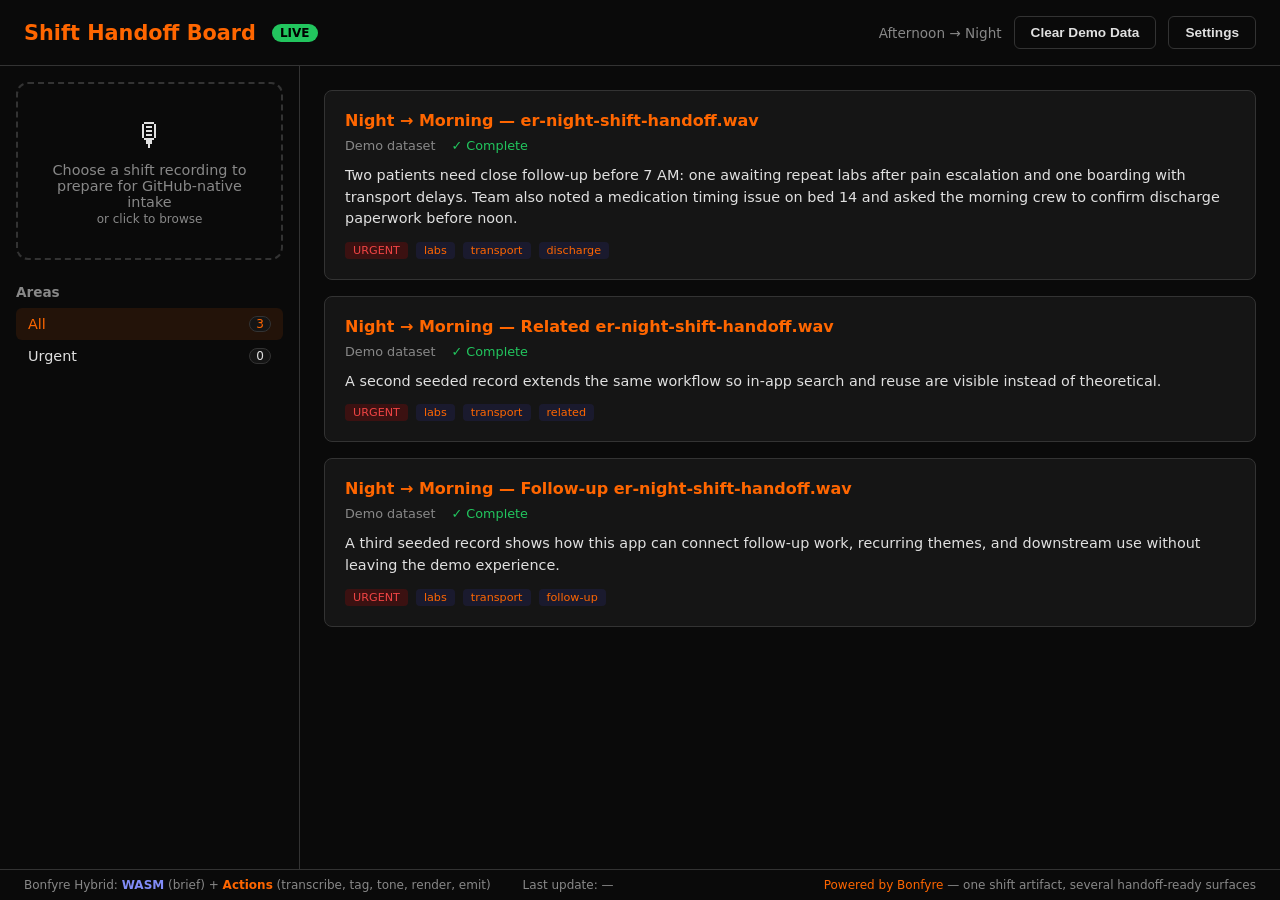
==== site/index.html @ bde5cfec "Make seeded demos multi-record and searchable" ====
<!DOCTYPE html>
<html lang="en">
<head>
  <meta charset="utf-8">
  <meta name="viewport" content="width=device-width,initial-scale=1">
  <title>Shift Handoff Board</title>
  <style>
    :root {
      --bg: #0a0a0a; --fg: #e0e0e0; --accent: #ff6600;
      --surface: #151515; --border: #333; --dim: #888;
      --green: #22c55e; --red: #ef4444; --yellow: #eab308;
    }
    * { margin: 0; padding: 0; box-sizing: border-box; }
    body { font-family: system-ui, -apple-system, sans-serif; background: var(--bg); color: var(--fg); }

    /* ── Layout ── */
    .app { display: grid; grid-template-columns: 300px 1fr; grid-template-rows: auto 1fr auto; min-height: 100vh; }
    header { grid-column: 1 / -1; padding: 1rem 1.5rem; border-bottom: 1px solid var(--border); display: flex; align-items: center; gap: 1rem; }
    .sidebar { border-right: 1px solid var(--border); padding: 1rem; overflow-y: auto; }
    .main { padding: 1.5rem; overflow-y: auto; }

    /* ── Header ── */
    h1 { font-size: 1.3rem; color: var(--accent); }
    .badge { font-size: .75rem; padding: 2px 8px; border-radius: 999px; font-weight: 600; }
    .badge-live { background: var(--green); color: #000; }
    .badge-processing { background: var(--yellow); color: #000; animation: pulse 1.5s infinite; }
    @keyframes pulse { 50% { opacity: .6; } }
    .header-right { margin-left: auto; display: flex; gap: .75rem; align-items: center; }

    /* ── Dropzone ── */
    .dropzone {
      border: 2px dashed var(--border); border-radius: 12px; padding: 2rem;
      text-align: center; cursor: pointer; transition: all .2s;
      margin-bottom: 1rem;
    }
    .dropzone:hover, .dropzone.drag-over { border-color: var(--accent); background: rgba(255,102,0,.05); }
    .dropzone input { display: none; }
    .dropzone-icon { font-size: 2rem; margin-bottom: .5rem; }
    .dropzone-text { color: var(--dim); font-size: .9rem; }

    /* ── Pipeline status ── */
    .pipeline { margin-top: 1rem; }
    .pipeline-step {
      display: flex; align-items: center; gap: .5rem;
      padding: .5rem .75rem; border-left: 3px solid var(--border);
      margin-left: .5rem; font-size: .85rem; transition: all .3s;
    }
    .pipeline-step.active { border-color: var(--accent); color: var(--accent); }
    .pipeline-step.done { border-color: var(--green); color: var(--green); }
    .pipeline-step.wasm { border-color: #818cf8; color: #818cf8; }
    .pipeline-step .label { flex: 1; }
    .pipeline-step .where { font-size: .7rem; opacity: .6; }

    /* ── Handoff cards ── */
    .card {
      background: var(--surface); border: 1px solid var(--border);
      border-radius: 8px; padding: 1.25rem; margin-bottom: 1rem;
    }
    .card h3 { color: var(--accent); font-size: 1rem; margin-bottom: .5rem; }
    .card-meta { font-size: .8rem; color: var(--dim); margin-bottom: .75rem; display: flex; gap: 1rem; }
    .card-body { font-size: .9rem; line-height: 1.5; }
    .card-tags { margin-top: .75rem; display: flex; gap: .5rem; flex-wrap: wrap; }
    .tag { font-size: .7rem; padding: 2px 8px; border-radius: 4px; background: #1a1a2e; color: var(--accent); }
    .tag-urgent { background: #3b1111; color: var(--red); }

    /* ── WASM Preview ── */
    .preview { background: #0d0d1a; border: 1px solid #2a2a4a; border-radius: 8px; padding: 1rem; margin-top: 1rem; }
    .preview h4 { color: #818cf8; font-size: .85rem; margin-bottom: .5rem; }
    .preview pre { font-size: .8rem; white-space: pre-wrap; color: var(--dim); max-height: 300px; overflow-y: auto; }
    .wasm-badge { font-size: .65rem; background: #818cf8; color: #000; padding: 1px 6px; border-radius: 3px; margin-left: .5rem; }

    /* ── Config panel ── */
    .config { margin-top: 1.5rem; }
    .config h4 { font-size: .85rem; color: var(--dim); margin-bottom: .5rem; }
    .config input { width: 100%; padding: .5rem; background: var(--surface); border: 1px solid var(--border); border-radius: 4px; color: var(--fg); font-size: .85rem; margin-bottom: .5rem; }
    .config label { font-size: .8rem; color: var(--dim); display: block; margin-bottom: .25rem; }

    /* ── Buttons ── */
    .btn { padding: .5rem 1rem; border-radius: 6px; border: none; cursor: pointer; font-size: .85rem; font-weight: 600; transition: all .15s; }
    .btn-primary { background: var(--accent); color: #000; }
    .btn-primary:hover { background: #e65c00; }
    .btn-ghost { background: transparent; border: 1px solid var(--border); color: var(--fg); }

    /* ── Area list ── */
    .area-list { list-style: none; margin-top: .5rem; }
    .area-item { padding: .5rem .75rem; border-radius: 6px; cursor: pointer; font-size: .9rem; display: flex; justify-content: space-between; }
    .area-item:hover { background: rgba(255,255,255,.05); }
    .area-item.active { background: rgba(255,102,0,.1); color: var(--accent); }
    .area-count { font-size: .75rem; background: var(--surface); border: 1px solid var(--border); padding: 0 6px; border-radius: 999px; }

    /* ── Status bar ── */
    .status-bar { grid-column: 1 / -1; border-top: 1px solid var(--border); padding: .5rem 1.5rem; font-size: .75rem; color: var(--dim); display: flex; gap: 2rem; }

    /* ── Responsive ── */
    @media (max-width: 768px) {
      .app { grid-template-columns: 1fr; }
      .sidebar { border-right: none; border-bottom: 1px solid var(--border); }
    }
  </style>
</head>
<body>
  <div class="app">
    <!-- ── Header ── -->
    <header>
      <h1>Shift Handoff Board</h1>
      <span class="badge badge-live" id="statusBadge">LIVE</span>
      <div class="header-right">
        <span id="shiftLabel" style="font-size:.85rem;color:var(--dim)"></span>
        <button class="btn btn-ghost" id="toggleDemoBtn" type="button">Clear Demo Data</button>
        <button class="btn btn-ghost" onclick="toggleConfig()">Settings</button>
      </div>
    </header>

    <!-- ── Sidebar ── -->
    <div class="sidebar">
      <!-- Upload -->
      <div class="dropzone" id="dropzone">
        <div class="dropzone-icon">🎙</div>
        <div class="dropzone-text">Choose a shift recording to prepare for GitHub-native intake<br><small>or click to browse</small></div>
        <input type="file" id="fileInput" accept="audio/*,.wav,.mp3,.m4a,.ogg,.flac,.webm">
      </div>

      <!-- Pipeline status -->
      <div class="pipeline" id="pipeline" style="display:none;">
        <div class="pipeline-step" data-step="prepare">
          <span class="label">Prepare intake file</span>
          <span class="where">Browser</span>
        </div>
        <div class="pipeline-step" data-step="commit">
          <span class="label">Upload + commit</span>
          <span class="where">GitHub Web</span>
        </div>
        <div class="pipeline-step" data-step="transcribe">
          <span class="label">bonfyre-transcribe</span>
          <span class="where">Actions</span>
        </div>
        <div class="pipeline-step" data-step="brief">
          <span class="label">bonfyre-brief</span>
          <span class="where wasm-badge">WASM</span>
        </div>
        <div class="pipeline-step" data-step="tag">
          <span class="label">bonfyre-tag</span>
          <span class="where">Actions</span>
        </div>
        <div class="pipeline-step" data-step="tone">
          <span class="label">bonfyre-tone</span>
          <span class="where">Actions</span>
        </div>
        <div class="pipeline-step" data-step="render">
          <span class="label">bonfyre-render</span>
          <span class="where">Actions</span>
        </div>
        <div class="pipeline-step" data-step="emit">
          <span class="label">bonfyre-emit</span>
          <span class="where">Actions</span>
        </div>
      </div>

      <!-- WASM Preview -->
      <div class="preview" id="wasmPreview" style="display:none;">
        <h4>Live Preview <span class="wasm-badge">WASM</span></h4>
        <pre id="previewContent">Processing…</pre>
      </div>
      <div class="preview" id="intakePreview" style="display:none;">
        <h4>GitHub Intake</h4>
        <pre id="intakeContent">Preparing upload…</pre>
        <div style="margin-top:.75rem;display:flex;gap:.5rem;flex-wrap:wrap;">
          <a class="btn btn-primary" id="downloadPrepared" href="#" download>Download Intake Copy</a>
          <a class="btn btn-ghost" id="openUploadFolder" href="#" target="_blank" rel="noreferrer">Open GitHub Folder</a>
          <button class="btn btn-ghost" id="markUploaded" type="button">I Uploaded It</button>
        </div>
      </div>

      <!-- Areas filter -->
      <h4 style="margin-top:1.5rem;font-size:.85rem;color:var(--dim);">Areas</h4>
      <ul class="area-list" id="areaList">
        <li class="area-item active" data-area="all">All <span class="area-count" id="countAll">0</span></li>
        <li class="area-item" data-area="urgent">Urgent <span class="area-count" id="countUrgent">0</span></li>
      </ul>

      <!-- Config (hidden) -->
      <div class="config" id="configPanel" style="display:none;">
        <h4>GitHub Connection</h4>
        <label>Repository (owner/repo)</label>
        <input type="text" id="cfgRepo" placeholder="Nickgonzales76017/pages-shift-handoff">
        <label>Branch</label>
        <input type="text" id="cfgBranch" value="main">
        <button class="btn btn-primary" onclick="saveConfig()" style="width:100%;margin-top:.5rem;">Save</button>
      </div>
    </div>

    <!-- ── Main: Board ── -->
    <div class="main" id="boardContent">
      <div style="text-align:center;padding:4rem 2rem;color:var(--dim);">
        <p style="font-size:1.2rem;margin-bottom:.5rem;">No handoffs yet</p>
        <p>Record a shift handoff and drop it in the upload zone.</p>
        <p style="margin-top:1.5rem;font-size:.85rem;line-height:1.6;">
          <strong style="color:var(--accent);">Path 3 — Hybrid Architecture</strong><br>
          Prepare intake copy → upload with <strong style="color:var(--accent)">GitHub’s own web UI</strong><br>
          → <strong style="color:var(--accent)">GitHub Actions</strong> transcribes, tags, detects tone<br>
          → <strong style="color:#818cf8">WASM</strong> runs bonfyre-brief in your browser for instant preview<br>
          → Actions renders final board → GitHub Pages deploys
        </p>
        <div style="margin-top:1.5rem;display:grid;grid-template-columns:repeat(auto-fit,minmax(130px,1fr));gap:.75rem;text-align:center;font-size:.8rem;">
          <div style="padding:.5rem;border:1px solid var(--border);border-radius:6px;">
            <div style="color:var(--accent);font-weight:600;font-size:1rem;">One handoff</div>
            <div>Start from the real shift record</div>
          </div>
          <div style="padding:.5rem;border:1px solid var(--border);border-radius:6px;">
            <div style="color:var(--accent);font-weight:600;font-size:1rem;">Shared shift view</div>
            <div>What the next team needs fast</div>
          </div>
          <div style="padding:.5rem;border:1px solid var(--border);border-radius:6px;">
            <div style="color:var(--accent);font-weight:600;font-size:1rem;">No prompt UI</div>
            <div>Drop in the handoff and go</div>
          </div>
        </div>
        <p style="margin-top:1rem;font-size:.75rem;color:var(--dim);">
          One shift artifact, several handoff-ready surfaces.
        </p>
      </div>
    </div>

    <!-- ── Status bar ── -->
    <div class="status-bar">
      <span>Bonfyre Hybrid: <strong style="color:#818cf8">WASM</strong> (brief) + <strong style="color:var(--accent)">Actions</strong> (transcribe, tag, tone, render, emit)</span>
      <span id="lastUpdate">Last update: —</span>
      <span style="margin-left:auto;">
        <a href="https://github.com/Nickgonzales76017/bonfyre" style="color:var(--accent);text-decoration:none;">Powered by Bonfyre</a>
        &mdash; one shift artifact, several handoff-ready surfaces
      </span>
    </div>
  </div>

  <script src="js/github-intake.js"></script>
  <script>
    // ─── State ──────────────────────────────────────────────────────────────
    const STORE_KEY = 'bonfyre_pages-shift-handoff_config';
    const ITEMS_KEY = 'bonfyre_pages-shift-handoff_items';
    const INPUT_PATH = 'input/handoffs';
    const DEFAULT_REPO = 'Nickgonzales76017/pages-shift-handoff';
    const DEFAULT_BRANCH = 'main';
    let config = Object.assign({ repo: DEFAULT_REPO, branch: DEFAULT_BRANCH }, JSON.parse(localStorage.getItem(STORE_KEY) || '{}'));
    let handoffs = JSON.parse(localStorage.getItem(ITEMS_KEY) || '[]');
    let briefWorker = null;
    let activeIntake = null;

    // ─── Shift Detection ────────────────────────────────────────────────────
    function detectShift() {
      const h = new Date().getHours();
      if (h < 8) return { label: 'Night → Morning', period: 'night' };
      if (h < 16) return { label: 'Morning → Afternoon', period: 'morning' };
      return { label: 'Afternoon → Night', period: 'afternoon' };
    }
    document.getElementById('shiftLabel').textContent = detectShift().label;

    // ─── Config ─────────────────────────────────────────────────────────────
    function toggleConfig() {
      const p = document.getElementById('configPanel');
      p.style.display = p.style.display === 'none' ? 'block' : 'none';
      if (p.style.display === 'block') {
        document.getElementById('cfgRepo').value = config.repo || '';
        document.getElementById('cfgBranch').value = config.branch || 'main';
      }
    }
    function saveConfig() {
      config = {
        repo: document.getElementById('cfgRepo').value.trim() || DEFAULT_REPO,
        branch: document.getElementById('cfgBranch').value.trim() || DEFAULT_BRANCH
      };
      localStorage.setItem(STORE_KEY, JSON.stringify(config));
      document.getElementById('configPanel').style.display = 'none';
    }

    // ─── Dropzone ───────────────────────────────────────────────────────────
    const dropzone = document.getElementById('dropzone');
    const fileInput = document.getElementById('fileInput');

    dropzone.addEventListener('click', () => fileInput.click());
    dropzone.addEventListener('dragover', e => { e.preventDefault(); dropzone.classList.add('drag-over'); });
    dropzone.addEventListener('dragleave', () => dropzone.classList.remove('drag-over'));
    dropzone.addEventListener('drop', e => {
      e.preventDefault();
      dropzone.classList.remove('drag-over');
      if (e.dataTransfer.files.length) handleFile(e.dataTransfer.files[0]);
    });
    fileInput.addEventListener('change', e => {
      if (e.target.files.length) handleFile(e.target.files[0]);
    });

    // ─── File Processing (Hybrid Path 3) ────────────────────────────────────
    async function handleFile(file) {
      if (!config.repo) {
        toggleConfig();
        alert('Configure the GitHub repository first.');
        return;
      }

      const preparedName = BonfyreGitHubIntake.createPreparedName(file.name);
      const itemId = preparedName.replace(/\.[^.]*$/, '');
      const targetPath = `${INPUT_PATH}/${preparedName}`;

      showPipeline();
      updateStep('prepare', 'active');
      updateStep('brief', 'wasm');

      try {
        activeIntake = {
          id: itemId,
          file: preparedName,
          originalFile: file.name,
          shift: detectShift().label,
          targetPath,
          uploadFolderUrl: buildUploadFolderUrl(),
          pollingStarted: false
        };
        const preparedDownload = BonfyreGitHubIntake.createPreparedDownload(file, preparedName);
        updateStep('prepare', 'done');
        updateStep('commit', 'active');
        showIntakePreview(activeIntake, preparedDownload);

        const handoff = {
          id: itemId,
          file: preparedName,
          shift: detectShift().label,
          time: new Date().toLocaleString(),
          status: 'awaiting-upload',
          brief: null,
          tags: [],
          urgent: false,
          targetPath
        };
        handoffs = BonfyreGitHubIntake.upsertItem(handoffs, handoff);
        localStorage.setItem(ITEMS_KEY, JSON.stringify(handoffs));
        renderBoard();
        showWasmPreview(
          `GitHub-native launch ready.\n\n` +
          `1. Download the intake-ready copy.\n` +
          `2. Upload it in the repo input folder using GitHub web UI.\n` +
          `3. Commit on the configured branch.\n\n` +
          `Shift Handoff Board will poll the public artifact outputs after that commit lands.`
        );

      } catch (err) {
        console.error('Intake preparation failed:', err);
        alert('Intake preparation failed: ' + err.message);
        hidePipeline();
      }
    }

    // ─── Intake + Public Fetch ──────────────────────────────────────────────
    async function githubGetFile(path) {
      return BonfyreGitHubIntake.fetchRawFile({
        repo: config.repo,
        branch: config.branch,
        path: path
      });
    }

    function buildUploadFolderUrl() {
      return BonfyreGitHubIntake.buildUploadFolderUrl({
        repo: config.repo,
        branch: config.branch,
        inputPath: INPUT_PATH
      });
    }

    function showIntakePreview(intake, preparedDownload) {
      const panel = document.getElementById('intakePreview');
      const content = document.getElementById('intakeContent');
      const downloadLink = document.getElementById('downloadPrepared');
      const uploadLink = document.getElementById('openUploadFolder');
      panel.style.display = 'block';
      content.textContent = BonfyreGitHubIntake.buildIntakeMessage({
        preparedName: intake.file,
        routeLabel: intake.shift,
        targetPath: intake.targetPath,
        branch: config.branch
      });
      downloadLink.href = preparedDownload.href;
      downloadLink.download = preparedDownload.download;
      uploadLink.href = intake.uploadFolderUrl;
    }

    function markUploaded() {
      if (!activeIntake) return;
      updateStep('commit', 'done');
      updateStep('transcribe', 'active');
      const idx = handoffs.findIndex(h => h.id === activeIntake.id);
      if (idx >= 0) {
        handoffs[idx].status = 'processing';
        localStorage.setItem(ITEMS_KEY, JSON.stringify(handoffs));
        renderBoard();
      }
      if (!activeIntake.pollingStarted) {
        activeIntake.pollingStarted = true;
        pollForCompletion(activeIntake.id, activeIntake.file);
      }
    }

    // ─── WASM Worker ────────────────────────────────────────────────────────
    function initBriefWorker() {
      if (window.Worker) {
        try {
          briefWorker = new Worker('js/brief-worker.js');
          briefWorker.onmessage = function(e) {
            if (e.data.type === 'brief') {
              showWasmPreview(e.data.result);
              const idx = handoffs.findIndex(h => h.id === e.data.id);
              if (idx >= 0) {
                handoffs[idx].brief = e.data.result;
                handoffs[idx].status = 'previewed';
                localStorage.setItem(ITEMS_KEY, JSON.stringify(handoffs));
                renderBoard();
              }
            }
          };
          console.log('[bonfyre] WASM brief worker initialized');
        } catch (_) {
          console.log('[bonfyre] WASM worker not available — Actions-only mode');
        }
      }
    }

    function runBriefWasm(transcript, handoffId) {
      if (briefWorker) {
        briefWorker.postMessage({ type: 'brief', text: transcript, id: handoffId });
        updateStep('brief', 'active');
      }
    }

    // ─── Poll for Actions completion ────────────────────────────────────────
    async function pollForCompletion(handoffId, fileName) {
      const base = fileName.replace(/\.[^.]*$/, '');
      let attempts = 0;
      const maxAttempts = 60; // 5 min at 5s intervals

      const poll = setInterval(async () => {
        attempts++;
        if (attempts > maxAttempts) { clearInterval(poll); return; }

        try {
          // Check for transcript
          const transcript = await githubGetFile(`artifacts/${base}.transcript.json`);
          if (transcript) {
            updateStep('transcribe', 'done');

            // Run BonfyreBrief client-side via WASM
            runBriefWasm(transcript, handoffId);

            const brief = await githubGetFile(`artifacts/${base}.brief.json`);
            if (brief) updateStep('brief', 'done');

            const tags = await githubGetFile(`artifacts/${base}.tags.json`);
            if (tags) {
              updateStep('tag', 'done');
              try {
                const parsed = JSON.parse(tags);
                const idx = handoffs.findIndex(h => h.id === handoffId);
                if (idx >= 0 && parsed.tags) handoffs[idx].tags = parsed.tags;
              } catch (_) {}
            }

            const tone = await githubGetFile(`artifacts/${base}.tone.json`);
            if (tone) {
              updateStep('tone', 'done');
              try {
                const parsed = JSON.parse(tone);
                const idx = handoffs.findIndex(h => h.id === handoffId);
                if (idx >= 0 && parsed.urgency === 'high') handoffs[idx].urgent = true;
              } catch (_) {}
            }

            if (brief && (tags || tone)) {
              updateStep('render', 'done');
              updateStep('emit', 'done');

              const idx = handoffs.findIndex(h => h.id === handoffId);
              if (idx >= 0) {
                handoffs[idx].status = 'complete';
                if (brief) {
                  handoffs[idx].brief = BonfyreGitHubIntake.parseBriefPayload(brief);
                }
              }
              localStorage.setItem(ITEMS_KEY, JSON.stringify(handoffs));
              renderBoard();
              document.getElementById('lastUpdate').textContent =
                'Last update: ' + new Date().toLocaleTimeString();

              setTimeout(hidePipeline, 2000);
              clearInterval(poll);
            }
          }
        } catch (err) {
          console.warn('[bonfyre] poll error:', err.message);
        }
      }, 5000);
    }

    // ─── UI Helpers ─────────────────────────────────────────────────────────
    function showPipeline() {
      document.getElementById('pipeline').style.display = 'block';
      document.getElementById('statusBadge').className = 'badge badge-processing';
      document.getElementById('statusBadge').textContent = 'READY';
    }
    function hidePipeline() {
      document.getElementById('statusBadge').className = 'badge badge-live';
      document.getElementById('statusBadge').textContent = 'LIVE';
    }
    function updateStep(step, state) {
      const el = document.querySelector(`[data-step="${step}"]`);
      if (el) el.className = 'pipeline-step ' + state;
    }
    function showWasmPreview(text) {
      document.getElementById('wasmPreview').style.display = 'block';
      document.getElementById('previewContent').textContent = text;
    }
    // ─── Board Rendering ────────────────────────────────────────────────────
    function renderBoard() {
      const container = document.getElementById('boardContent');
      if (!handoffs.length) return;

      const activeArea = document.querySelector('.area-item.active')?.dataset.area || 'all';
      const filtered = activeArea === 'all' ? handoffs :
                       activeArea === 'urgent' ? handoffs.filter(h => h.urgent) :
                       handoffs.filter(h => h.tags?.includes(activeArea));

      let html = '';
      for (const h of filtered) {
        const statusColor = h.status === 'complete' ? 'var(--green)' :
                            h.status === 'processing' ? 'var(--yellow)' : '#818cf8';
        const statusLabel = h.status === 'complete' ? '✓ Complete' :
                            h.status === 'processing' ? '⏳ Processing…' : '↗ Ready for GitHub Upload';

        html += `<div class="card">
          <h3>${h.shift} — ${h.file}</h3>
          <div class="card-meta">
            <span>${h.time}</span>
            <span style="color:${statusColor}">${statusLabel}</span>
          </div>
          <div class="card-body">${h.brief || '<em style="color:var(--dim)">Awaiting transcription…</em>'}</div>
          <div class="card-tags">
            ${h.urgent ? '<span class="tag tag-urgent">URGENT</span>' : ''}
            ${(h.tags || []).map(t => `<span class="tag">${t}</span>`).join('')}
          </div>
        </div>`;
      }
      container.innerHTML = html;

      // Update counts
      document.getElementById('countAll').textContent = handoffs.length;
      document.getElementById('countUrgent').textContent = handoffs.filter(h => h.urgent).length;
    }

    // ─── Area filtering ─────────────────────────────────────────────────────
    document.getElementById('areaList').addEventListener('click', e => {
      const item = e.target.closest('.area-item');
      if (!item) return;
      document.querySelectorAll('.area-item').forEach(i => i.classList.remove('active'));
      item.classList.add('active');
      renderBoard();
    });

    // ─── Init ───────────────────────────────────────────────────────────────
    document.getElementById('markUploaded').addEventListener('click', markUploaded);
    initBriefWorker();
    renderBoard();
  </script>
  <script src="js/demo-boot.js"></script>
  <script>
    BonfyreDemoBoot.init({
      storeKey: ITEMS_KEY,
      demoPath: 'demos/shift-handoff/demo-items.json',
      getItems: () => handoffs,
      setItems: value => { handoffs = value; },
      renderBoard: renderBoard
    });
  </script>
</body>
</html>
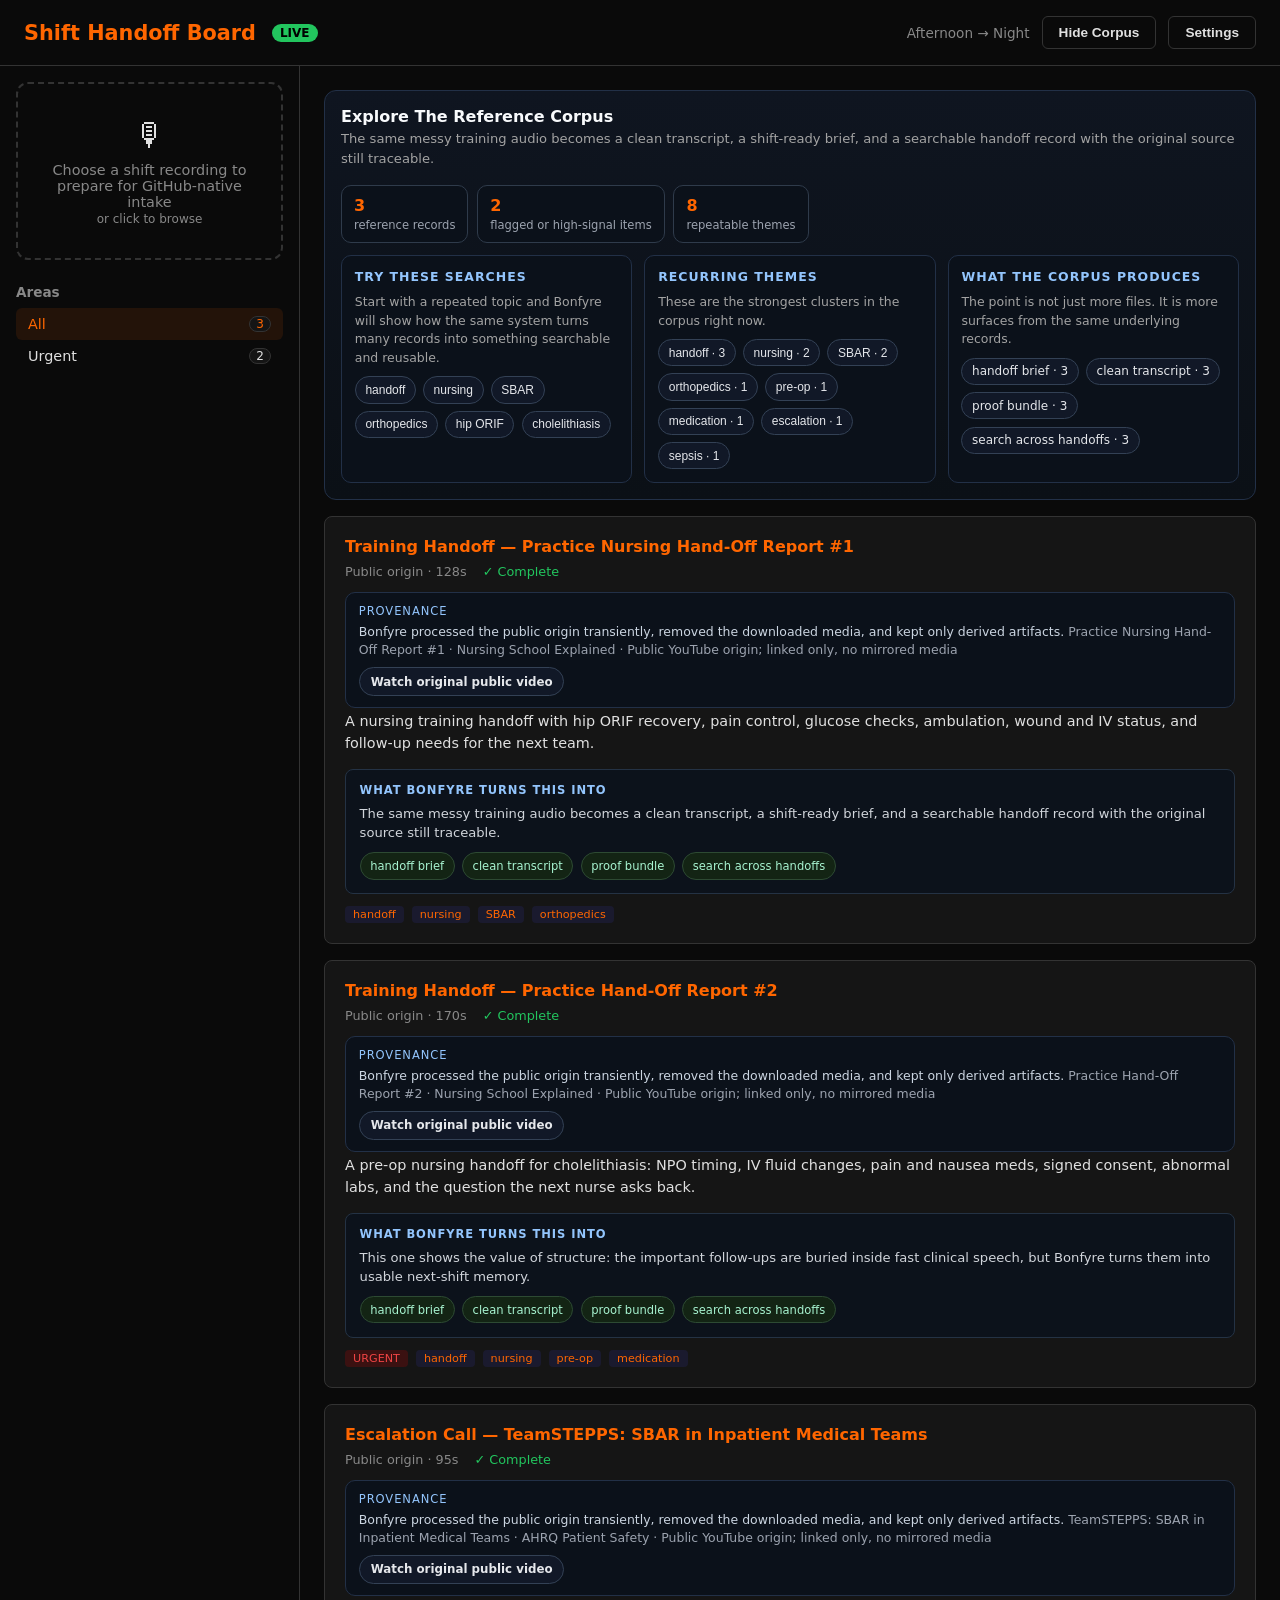
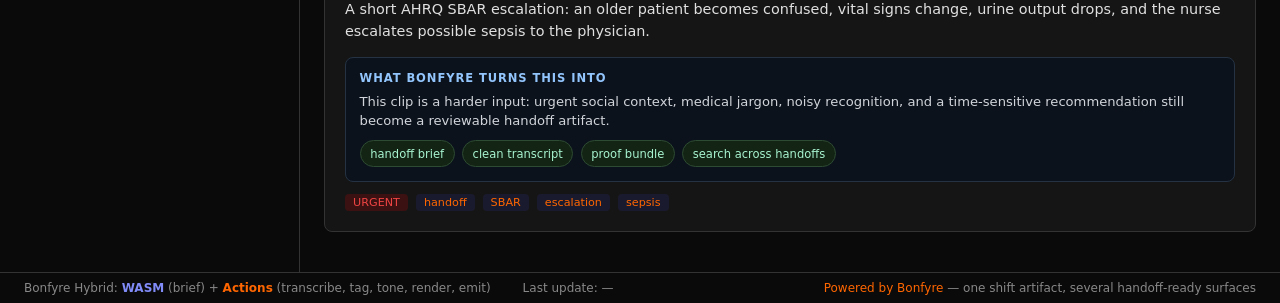
==== commit a4ace936: "Show public-origin Bonfyre handoff proofs" ====
--- a/site/index.html
+++ b/site/index.html
@@ -62,6 +62,11 @@
     .card-tags { margin-top: .75rem; display: flex; gap: .5rem; flex-wrap: wrap; }
     .tag { font-size: .7rem; padding: 2px 8px; border-radius: 4px; background: #1a1a2e; color: var(--accent); }
     .tag-urgent { background: #3b1111; color: var(--red); }
+    .result-block { margin-top: .9rem; padding: .85rem; border: 1px solid #243244; border-radius: 8px; background: #0c121b; }
+    .result-block h4 { color: #93c5fd; font-size: .72rem; letter-spacing: .08em; text-transform: uppercase; margin-bottom: .4rem; }
+    .result-copy { color: #d1d5db; font-size: .82rem; line-height: 1.45; margin-bottom: .65rem; }
+    .output-list { display: flex; gap: .45rem; flex-wrap: wrap; }
+    .output-chip { font-size: .72rem; padding: .35rem .6rem; border-radius: 999px; border: 1px solid #2d4a33; background: #132414; color: #a7f3d0; }
 
     /* ── WASM Preview ── */
     .preview { background: #0d0d1a; border: 1px solid #2a2a4a; border-radius: 8px; padding: 1rem; margin-top: 1rem; }
@@ -106,7 +111,7 @@
       <span class="badge badge-live" id="statusBadge">LIVE</span>
       <div class="header-right">
         <span id="shiftLabel" style="font-size:.85rem;color:var(--dim)"></span>
-        <button class="btn btn-ghost" id="toggleDemoBtn" type="button">Clear Demo Data</button>
+        <button class="btn btn-ghost" id="toggleDemoBtn" type="button">Hide Corpus</button>
         <button class="btn btn-ghost" onclick="toggleConfig()">Settings</button>
       </div>
     </header>
@@ -515,6 +520,29 @@
       document.getElementById('wasmPreview').style.display = 'block';
       document.getElementById('previewContent').textContent = text;
     }
+
+    function escapeHtml(value) {
+      return String(value == null ? '' : value).replace(/[&<>"']/g, ch => ({
+        '&': '&amp;',
+        '<': '&lt;',
+        '>': '&gt;',
+        '"': '&quot;',
+        "'": '&#39;'
+      })[ch]);
+    }
+
+    function renderResultBlock(h) {
+      const outputs = Array.isArray(h.outputs) ? h.outputs : [];
+      if (!outputs.length && !h.whyItMatters) return '';
+      return `<div class="result-block">
+        <h4>What Bonfyre turns this into</h4>
+        <div class="result-copy">${escapeHtml(h.whyItMatters || 'Open the derived outputs without leaving the app.')}</div>
+        <div class="output-list">
+          ${outputs.map(output => `<span class="output-chip">${escapeHtml(output)}</span>`).join('')}
+        </div>
+      </div>`;
+    }
+
     // ─── Board Rendering ────────────────────────────────────────────────────
     function renderBoard() {
       const container = document.getElementById('boardContent');
@@ -532,16 +560,17 @@
         const statusLabel = h.status === 'complete' ? '✓ Complete' :
                             h.status === 'processing' ? '⏳ Processing…' : '↗ Ready for GitHub Upload';
 
-        html += `<div class="card">
-          <h3>${h.shift} — ${h.file}</h3>
+        html += `<div class="card" data-item-id="${escapeHtml(h.id)}">
+          <h3>${escapeHtml(h.shift || 'Shift handoff')} — ${escapeHtml(h.file)}</h3>
           <div class="card-meta">
-            <span>${h.time}</span>
+            <span>${escapeHtml(h.time)}</span>
             <span style="color:${statusColor}">${statusLabel}</span>
           </div>
-          <div class="card-body">${h.brief || '<em style="color:var(--dim)">Awaiting transcription…</em>'}</div>
+          <div class="card-body">${h.brief ? escapeHtml(h.brief) : '<em style="color:var(--dim)">Awaiting transcription…</em>'}</div>
+          ${renderResultBlock(h)}
           <div class="card-tags">
             ${h.urgent ? '<span class="tag tag-urgent">URGENT</span>' : ''}
-            ${(h.tags || []).map(t => `<span class="tag">${t}</span>`).join('')}
+            ${(h.tags || []).map(t => `<span class="tag">${escapeHtml(t)}</span>`).join('')}
           </div>
         </div>`;
       }
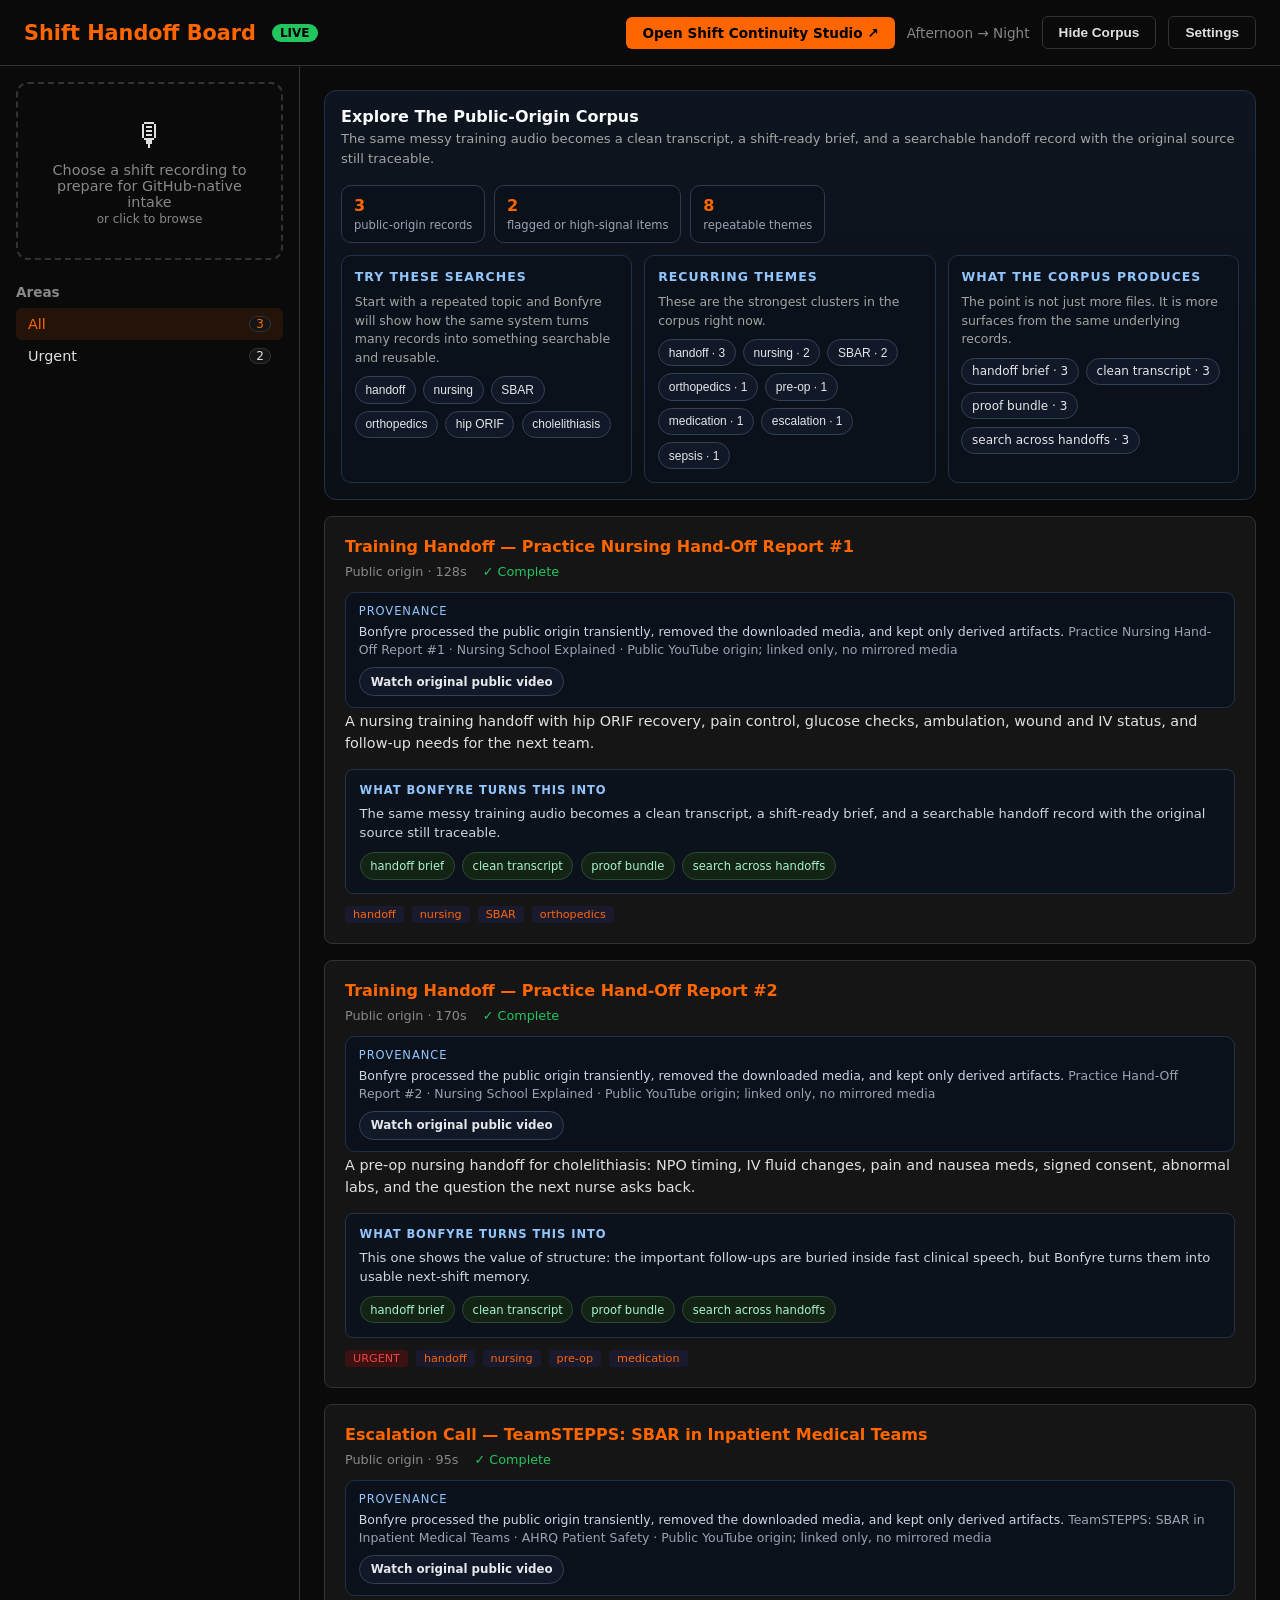
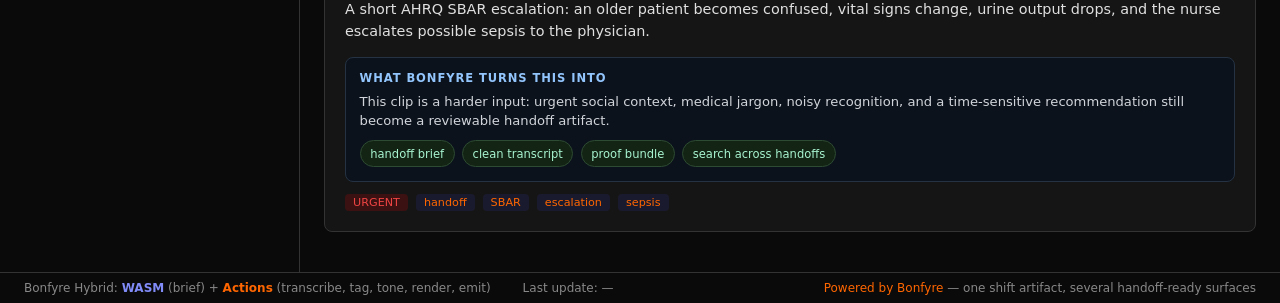
==== commit 88509202: "feat(shift): connect real shift intake to full operator continuity workflow" ====
--- a/site/index.html
+++ b/site/index.html
@@ -110,6 +110,7 @@
       <h1>Shift Handoff Board</h1>
       <span class="badge badge-live" id="statusBadge">LIVE</span>
       <div class="header-right">
+        <a class="btn btn-primary" href="continuity/" style="text-decoration:none;white-space:nowrap">Open Shift Continuity Studio ↗</a>
         <span id="shiftLabel" style="font-size:.85rem;color:var(--dim)"></span>
         <button class="btn btn-ghost" id="toggleDemoBtn" type="button">Hide Corpus</button>
         <button class="btn btn-ghost" onclick="toggleConfig()">Settings</button>
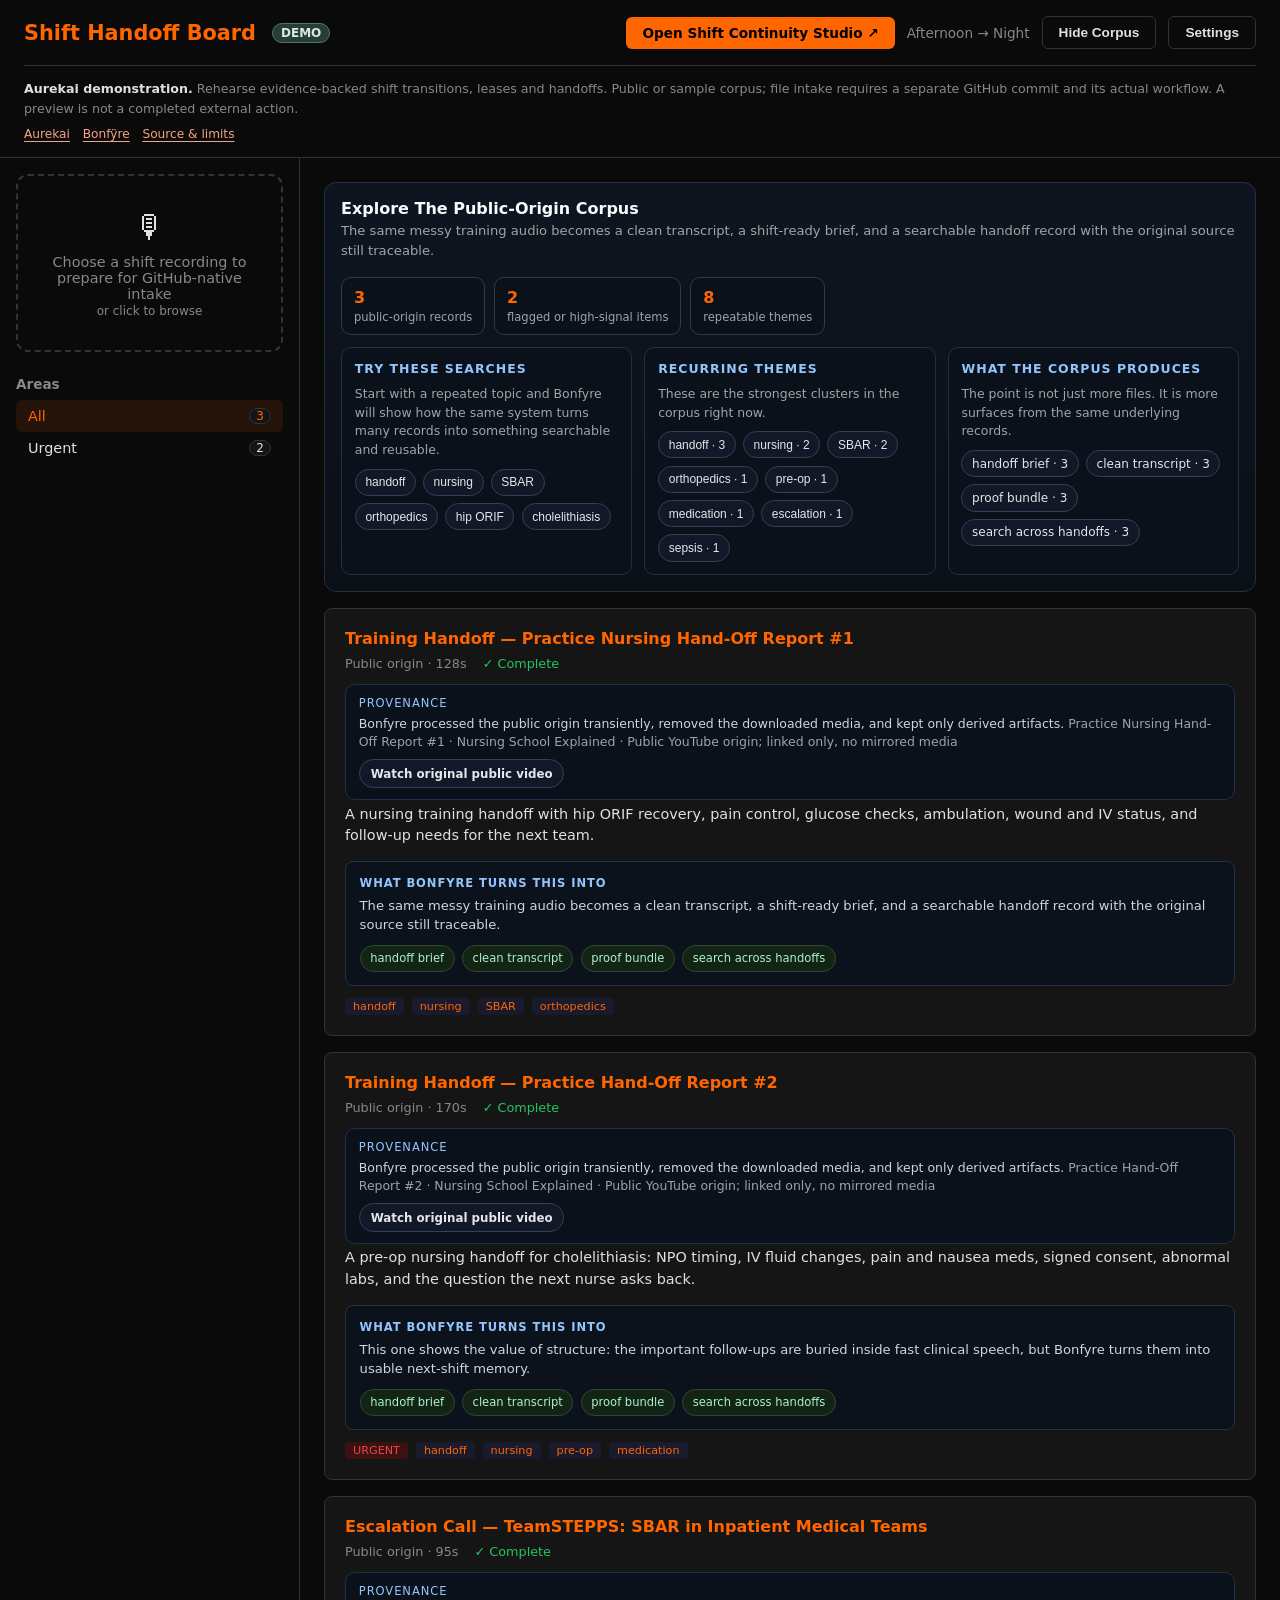
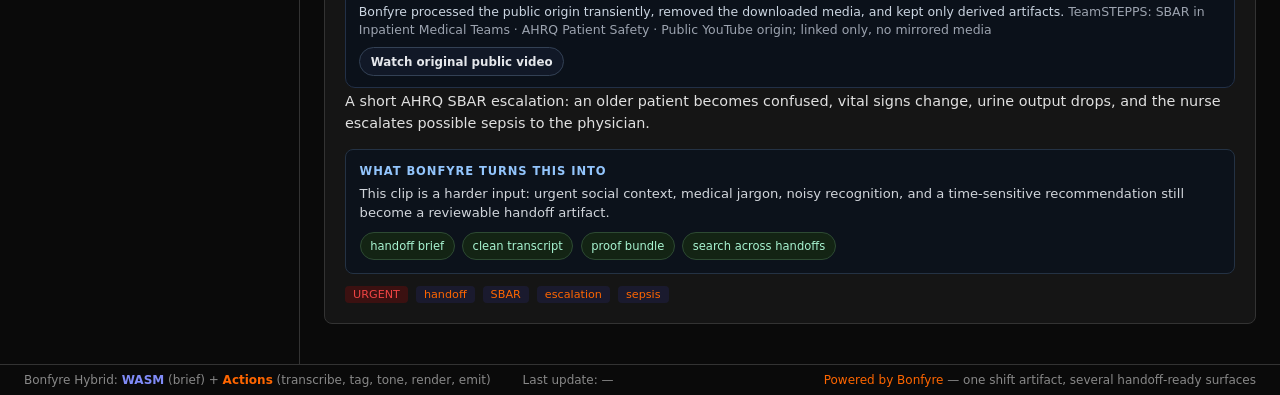
==== commit 982c52a2: "site: distinguish demo workflow from deployed execution and add Aurekai navigation" ====
--- a/site/index.html
+++ b/site/index.html
@@ -101,20 +101,30 @@
       .app { grid-template-columns: 1fr; }
       .sidebar { border-right: none; border-bottom: 1px solid var(--border); }
     }
-  </style>
+  
+    header{flex-wrap:wrap}
+    .badge-demo{background:#263e35;color:#d9eadf;border:1px solid #527761}
+    .aurekai-context{flex:1 0 100%;border-top:1px solid var(--border);padding:.8rem 0 0;display:flex;align-items:center;justify-content:space-between;gap:.5rem 2rem;flex-wrap:wrap}
+    .aurekai-context p{margin:0;font-size:.79rem;line-height:1.6;color:var(--dim)}
+    .aurekai-context strong{color:var(--fg)}
+    .aurekai-context nav{display:flex;align-items:center;gap:.8rem;flex-wrap:wrap}
+    .aurekai-context a{color:#f3a484;font-size:.76rem;text-decoration:underline;text-underline-offset:3px}
+    .aurekai-context a:focus-visible{outline:2px solid #f3a484;outline-offset:3px}
+    </style>
 </head>
 <body>
   <div class="app">
     <!-- ── Header ── -->
     <header>
       <h1>Shift Handoff Board</h1>
-      <span class="badge badge-live" id="statusBadge">LIVE</span>
+      <span class="badge badge-demo" id="statusBadge">DEMO</span>
       <div class="header-right">
         <a class="btn btn-primary" href="continuity/" style="text-decoration:none;white-space:nowrap">Open Shift Continuity Studio ↗</a>
         <span id="shiftLabel" style="font-size:.85rem;color:var(--dim)"></span>
         <button class="btn btn-ghost" id="toggleDemoBtn" type="button">Hide Corpus</button>
         <button class="btn btn-ghost" onclick="toggleConfig()">Settings</button>
       </div>
+          <div class="aurekai-context" aria-label="Aurekai demo and source"><p><strong>Aurekai demonstration.</strong> Rehearse evidence-backed shift transitions, leases and handoffs. Public or sample corpus; file intake requires a separate GitHub commit and its actual workflow. A preview is not a completed external action.</p><nav aria-label="Related sites"><a href="https://aurekai.work">Aurekai</a><a href="https://nickgonzales76017.github.io/bonfyre/">Bonfÿre</a><a href="https://github.com/Nickgonzales76017/pages-shift-handoff">Source &amp; limits</a></nav></div>
     </header>
 
     <!-- ── Sidebar ── -->
@@ -201,7 +211,7 @@
         <p style="font-size:1.2rem;margin-bottom:.5rem;">No handoffs yet</p>
         <p>Record a shift handoff and drop it in the upload zone.</p>
         <p style="margin-top:1.5rem;font-size:.85rem;line-height:1.6;">
-          <strong style="color:var(--accent);">Path 3 — Hybrid Architecture</strong><br>
+          <strong style="color:var(--accent);">Example intake path (verify actual workflow)</strong><br>
           Prepare intake copy → upload with <strong style="color:var(--accent)">GitHub’s own web UI</strong><br>
           → <strong style="color:var(--accent)">GitHub Actions</strong> transcribes, tags, detects tone<br>
           → <strong style="color:#818cf8">WASM</strong> runs bonfyre-brief in your browser for instant preview<br>
@@ -510,8 +520,8 @@
       document.getElementById('statusBadge').textContent = 'READY';
     }
     function hidePipeline() {
-      document.getElementById('statusBadge').className = 'badge badge-live';
-      document.getElementById('statusBadge').textContent = 'LIVE';
+      document.getElementById('statusBadge').className = 'badge badge-demo';
+      document.getElementById('statusBadge').textContent = 'DEMO';
     }
     function updateStep(step, state) {
       const el = document.querySelector(`[data-step="${step}"]`);
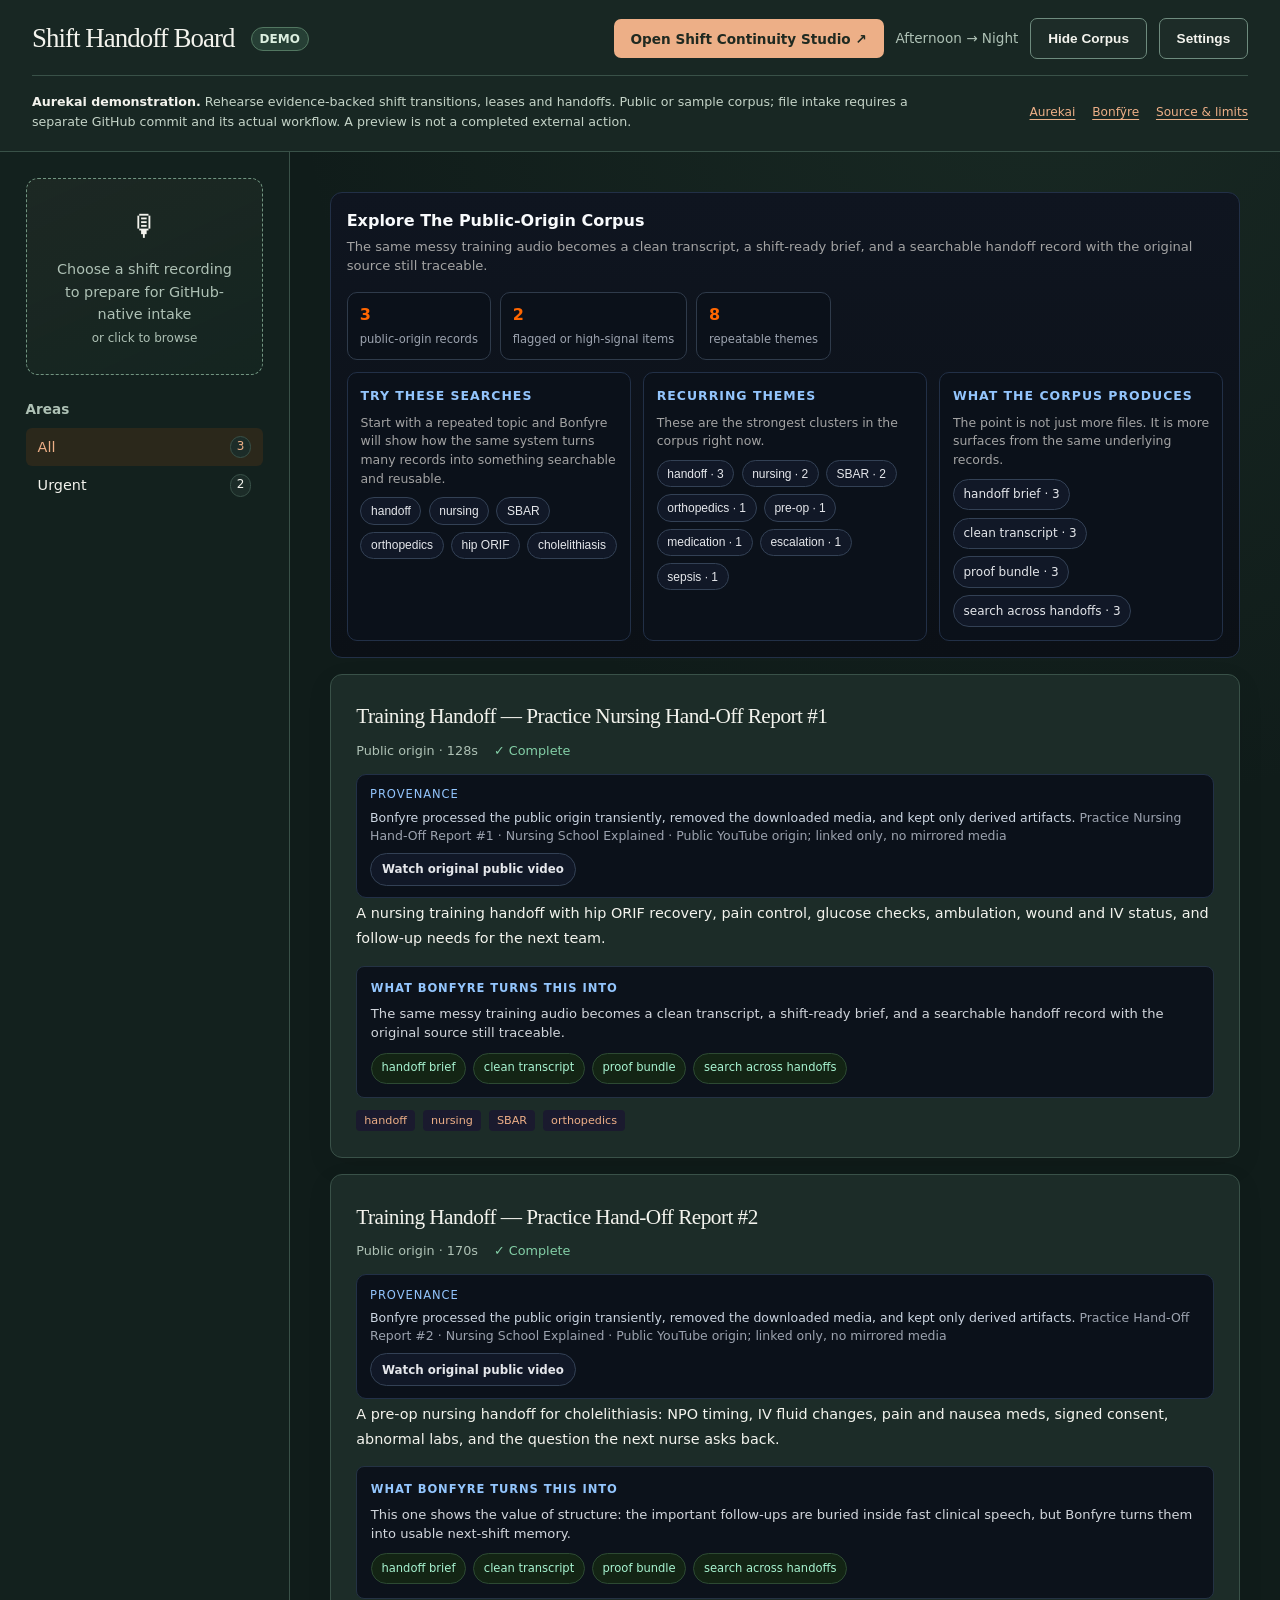
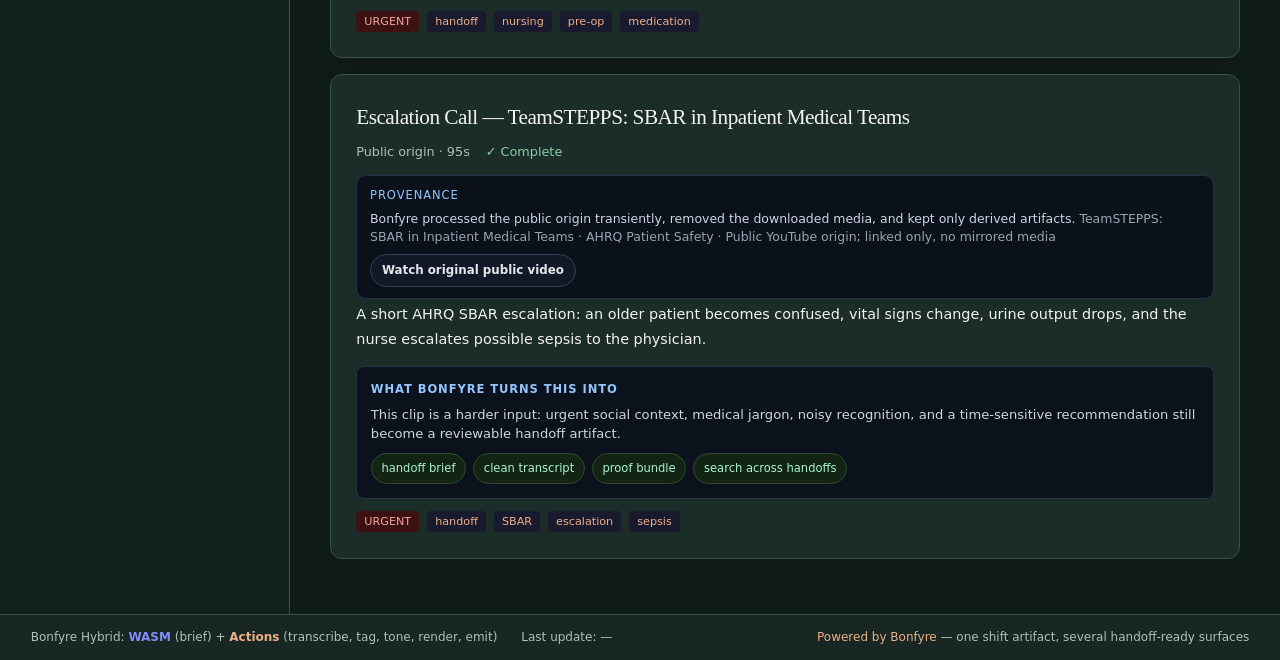
==== commit 16188d73: "site: unify older Pages applications with mature Aurekai layout and readable controls" ====
--- a/site/index.html
+++ b/site/index.html
@@ -110,7 +110,48 @@
     .aurekai-context nav{display:flex;align-items:center;gap:.8rem;flex-wrap:wrap}
     .aurekai-context a{color:#f3a484;font-size:.76rem;text-decoration:underline;text-underline-offset:3px}
     .aurekai-context a:focus-visible{outline:2px solid #f3a484;outline-offset:3px}
-    </style>
+    
+    /* Aurekai 2026 shared visual cut: presentation-only, retains workflow behavior. */
+    :root{--bg:#101c1a;--fg:#f3f3ed;--accent:#edaf87;--surface:#1c2c28;--border:#395148;--dim:#aec1b5;--green:#83cfa7;--red:#f1a69c;--yellow:#efd18e}
+    html{scroll-behavior:smooth}
+    body{font-family:system-ui,-apple-system,BlinkMacSystemFont,"Segoe UI",sans-serif;line-height:1.54;background:radial-gradient(ellipse 85% 52% at 82% 0,rgba(68,108,83,.17),transparent 70%),var(--bg);color:var(--fg)}
+    .app{max-width:1650px;margin:0 auto;grid-template-columns:minmax(250px,290px) minmax(0,1fr);box-shadow:0 0 0 1px rgba(255,255,255,.035);min-height:100vh}
+    header{padding:1.15rem clamp(1rem,2.5vw,2.4rem);background:#182723;border-bottom-color:var(--border);gap:1rem}
+    header h1{font-family:Georgia,"Times New Roman",serif;font-weight:500;font-size:clamp(1.38rem,2.1vw,1.95rem);letter-spacing:-.035em;line-height:1.15;color:var(--fg)}
+    .sidebar{padding:clamp(1rem,2vw,1.7rem);background:#13211e;border-color:var(--border)}
+    .main{padding:clamp(1.2rem,3.1vw,3rem);min-width:0}
+    .card,.preview{border-radius:12px;background:var(--surface);border:1px solid var(--border);box-shadow:0 8px 26px rgba(0,0,0,.08)}
+    .card{padding:clamp(1.05rem,2vw,1.7rem)}
+    .card h3{font-family:Georgia,"Times New Roman",serif;font-size:1.33rem;letter-spacing:-.025em;font-weight:500;color:var(--fg)}
+    .card-body{line-height:1.73}
+    .card-meta,.dropzone-text{color:var(--dim);line-height:1.58}
+    .dropzone{background:linear-gradient(155deg,rgba(225,180,142,.05),rgba(29,60,48,.15));border:1px dashed #719581;padding:clamp(1.4rem,2vw,2rem);border-radius:12px;cursor:pointer}
+    .dropzone:hover,.dropzone.drag-over{border-color:var(--accent);background:rgba(237,175,135,.07)}
+    .dropzone-icon{font-size:1.85rem}
+    .btn{border-radius:7px;padding:.64rem 1.05rem;line-height:1.35;min-height:36px}
+    .btn-primary{background:var(--accent);color:#202a21}
+    .btn-primary:hover{background:#f5c29b;color:#111b17}
+    .btn-ghost{border:1px solid #6e8b7e;color:var(--fg);background:rgba(255,255,255,.025)}
+    .btn-ghost:hover{border-color:var(--accent);background:rgba(237,175,135,.08)}
+    .filter-item{border-radius:7px;padding:.75rem .8rem;gap:.5rem}
+    .filter-item.active{background:rgba(237,175,135,.11);color:var(--accent)}
+    .filter-count{background:#21352e;color:var(--fg)}
+    .pipeline-step{padding:.7rem .8rem;border-color:#4f7461}
+    .pipeline-step.active{border-color:var(--accent);color:var(--accent)}
+    .pipeline-step.done{border-color:var(--green);color:var(--green)}
+    .config label,.config h4{color:var(--dim)}
+    .config input{border-radius:7px;background:#172722;color:var(--fg);padding:.7rem}
+    .status-bar{background:#182723;color:var(--dim);border-top:1px solid var(--border);padding:.8rem clamp(1rem,2.4vw,2.4rem);flex-wrap:wrap;gap:.5rem 1.5rem}
+    a{color:var(--accent);text-underline-offset:3px}
+    :is(button,a,input,select,textarea):focus-visible{outline:2px solid var(--accent);outline-offset:3px}
+    .aurekai-context{padding-top:1rem}
+    .aurekai-context p{max-width:920px;color:#c5d4c8}
+    .aurekai-context nav{gap:.6rem 1.05rem}
+    .aurekai-context a{color:var(--accent)}
+    .badge-demo{background:#263f35;color:#dcefe0}
+    @media(max-width:820px){.app{display:flex;flex-direction:column}.sidebar{border-right:0;border-bottom:1px solid var(--border)}.main{min-height:45vh}.header-right{margin-left:0}.status-bar{gap:.4rem .8rem}}
+    @media(prefers-reduced-motion:reduce){html{scroll-behavior:auto}.badge-processing{animation:none}}
+</style>
 </head>
 <body>
   <div class="app">
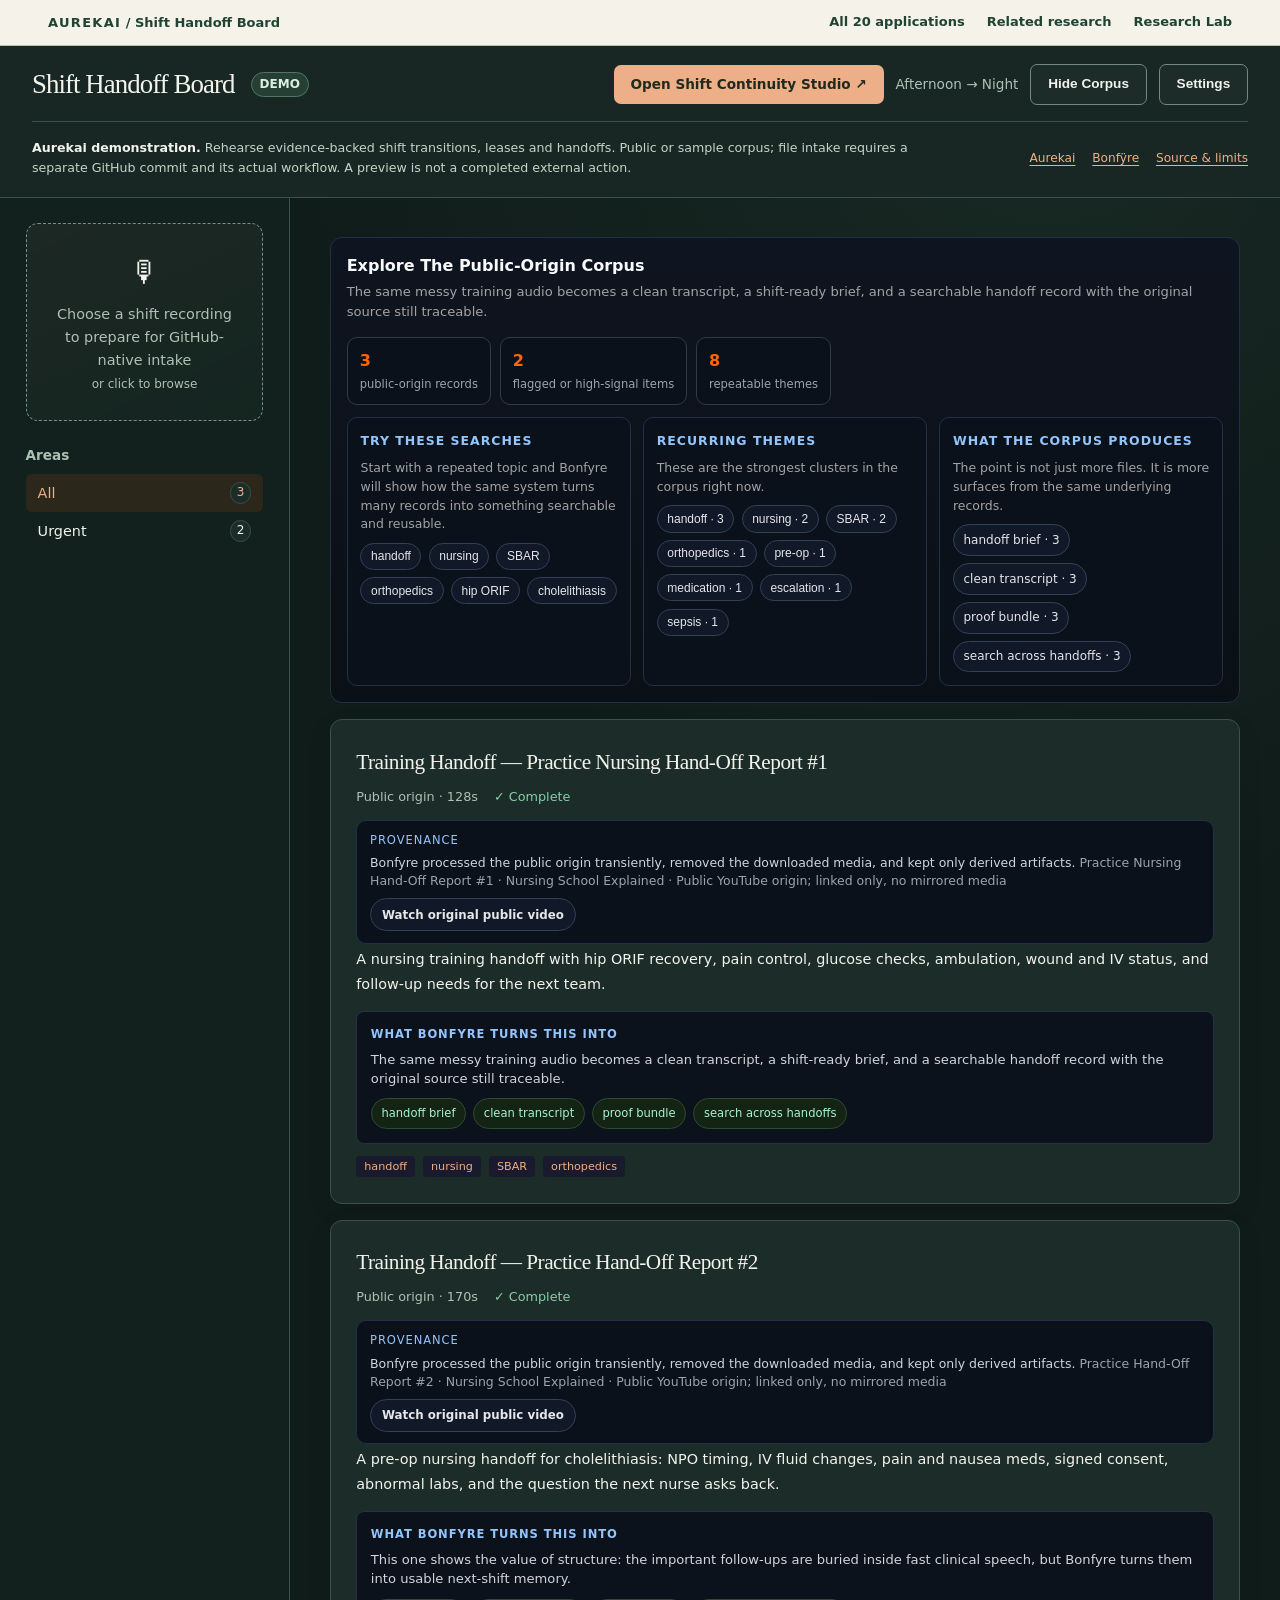
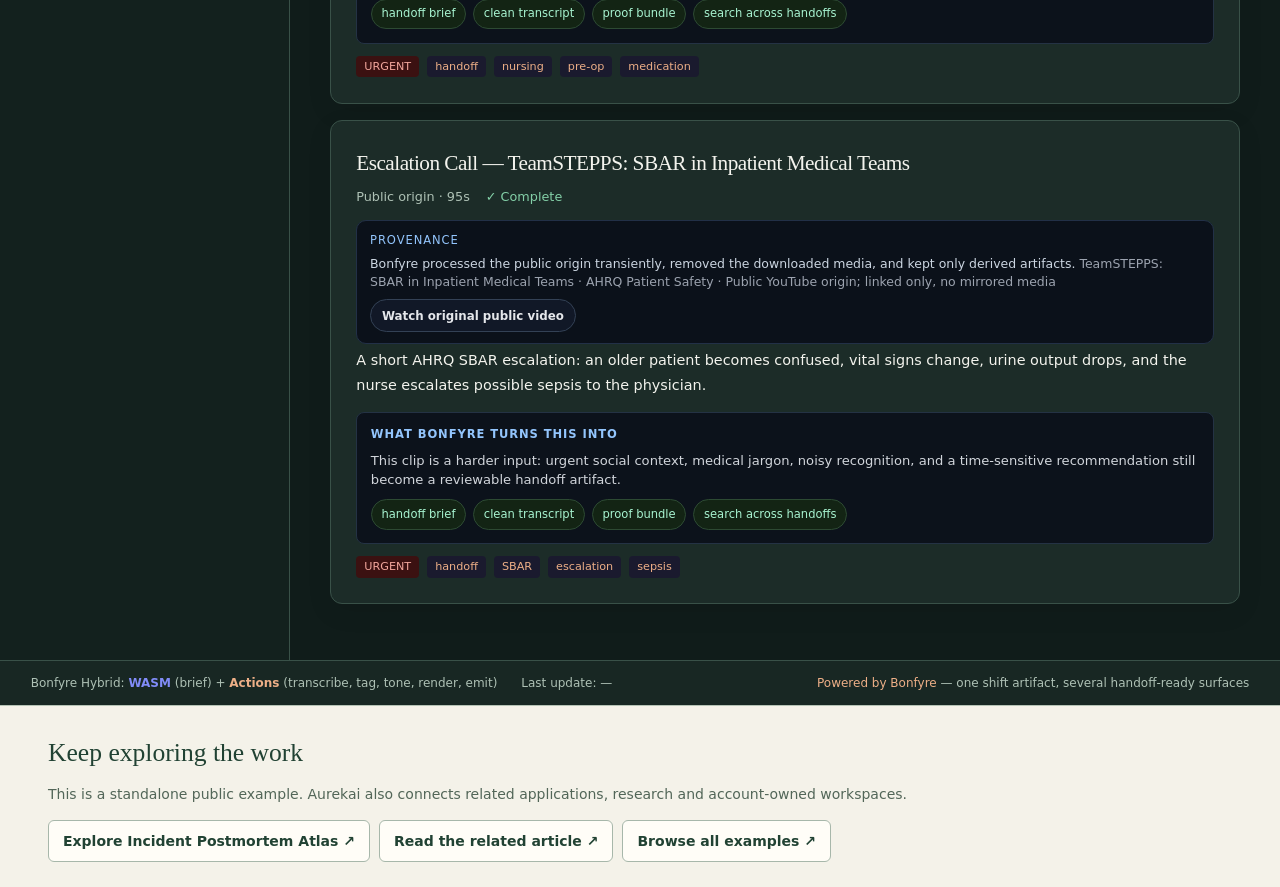
==== commit 32079d7b: "site: connect public example with Aurekai directory, related research and next studio" ====
--- a/site/index.html
+++ b/site/index.html
@@ -152,8 +152,17 @@
     @media(max-width:820px){.app{display:flex;flex-direction:column}.sidebar{border-right:0;border-bottom:1px solid var(--border)}.main{min-height:45vh}.header-right{margin-left:0}.status-bar{gap:.4rem .8rem}}
     @media(prefers-reduced-motion:reduce){html{scroll-behavior:auto}.badge-processing{animation:none}}
 </style>
+<style id="aurekai-network-styles">
+.aurekai-network-nav{background:#f4f2e9;color:#204332;padding:12px clamp(16px,4vw,48px);display:flex;align-items:center;justify-content:space-between;gap:12px 25px;flex-wrap:wrap;border-bottom:1px solid #b5c3b5;font:600 13px/1.5 system-ui,-apple-system,sans-serif;position:relative;z-index:10}
+.aurekai-network-nav a{color:#204332;text-decoration:none;border-bottom:1px solid transparent}.aurekai-network-nav a:hover{border-bottom-color:#b54b32}.aurekai-network-nav a:focus-visible,.aurekai-next a:focus-visible{outline:2px solid #b54b32;outline-offset:4px}
+.aurekai-network-nav>span{white-space:normal}.aurekai-network-nav>span strong{font-weight:850;letter-spacing:.1em}.aurekai-network-nav>div{display:flex;flex-wrap:wrap;gap:9px 22px}
+.aurekai-next{background:#f4f2e9;color:#214233;padding:25px clamp(17px,4vw,48px);border-top:1px solid #b5c3b5;font:400 14px/1.6 system-ui,-apple-system,sans-serif}
+.aurekai-next h2{font:500 clamp(21px,2vw,28px)/1.3 Georgia,serif;color:#214233;margin:5px 0 14px}.aurekai-next p{color:#526658;margin:0 0 14px}
+.aurekai-next-links{display:flex;flex-wrap:wrap;gap:9px}.aurekai-next-links a{display:inline-flex;align-items:center;padding:9px 14px;border:1px solid #a7b7aa;text-decoration:none;color:#214233;background:#fffdf7;border-radius:6px;font-weight:700}.aurekai-next-links a:hover{border-color:#b54b32}
+</style>
 </head>
 <body>
+<nav class="aurekai-network-nav" aria-label="Aurekai application network"><span><a href="https://nickgonzales76017.github.io/bonfyre/discover/"><strong>AUREKAI</strong></a> / Shift Handoff Board</span><div><a href="https://nickgonzales76017.github.io/bonfyre/discover/">All 20 applications</a><a href="https://nickgonzales76017.github.io/bonfyre/blog/the-deployment-was-green-but-the-site-was-old/">Related research</a><a href="https://nickgonzales76017.github.io/bonfyre/labs/">Research Lab</a></div></nav>
   <div class="app">
     <!-- ── Header ── -->
     <header>
@@ -657,5 +666,6 @@
       renderBoard: renderBoard
     });
   </script>
+<section class="aurekai-next" aria-label="Continue exploring Aurekai"><h2>Keep exploring the work</h2><p>This is a standalone public example. Aurekai also connects related applications, research and account-owned workspaces.</p><div class="aurekai-next-links"><a href="https://nickgonzales76017.github.io/pages-postmortem-atlas/">Explore Incident Postmortem Atlas ↗</a><a href="https://nickgonzales76017.github.io/bonfyre/blog/the-deployment-was-green-but-the-site-was-old/">Read the related article ↗</a><a href="https://nickgonzales76017.github.io/bonfyre/discover/">Browse all examples ↗</a></div></section>
 </body>
 </html>
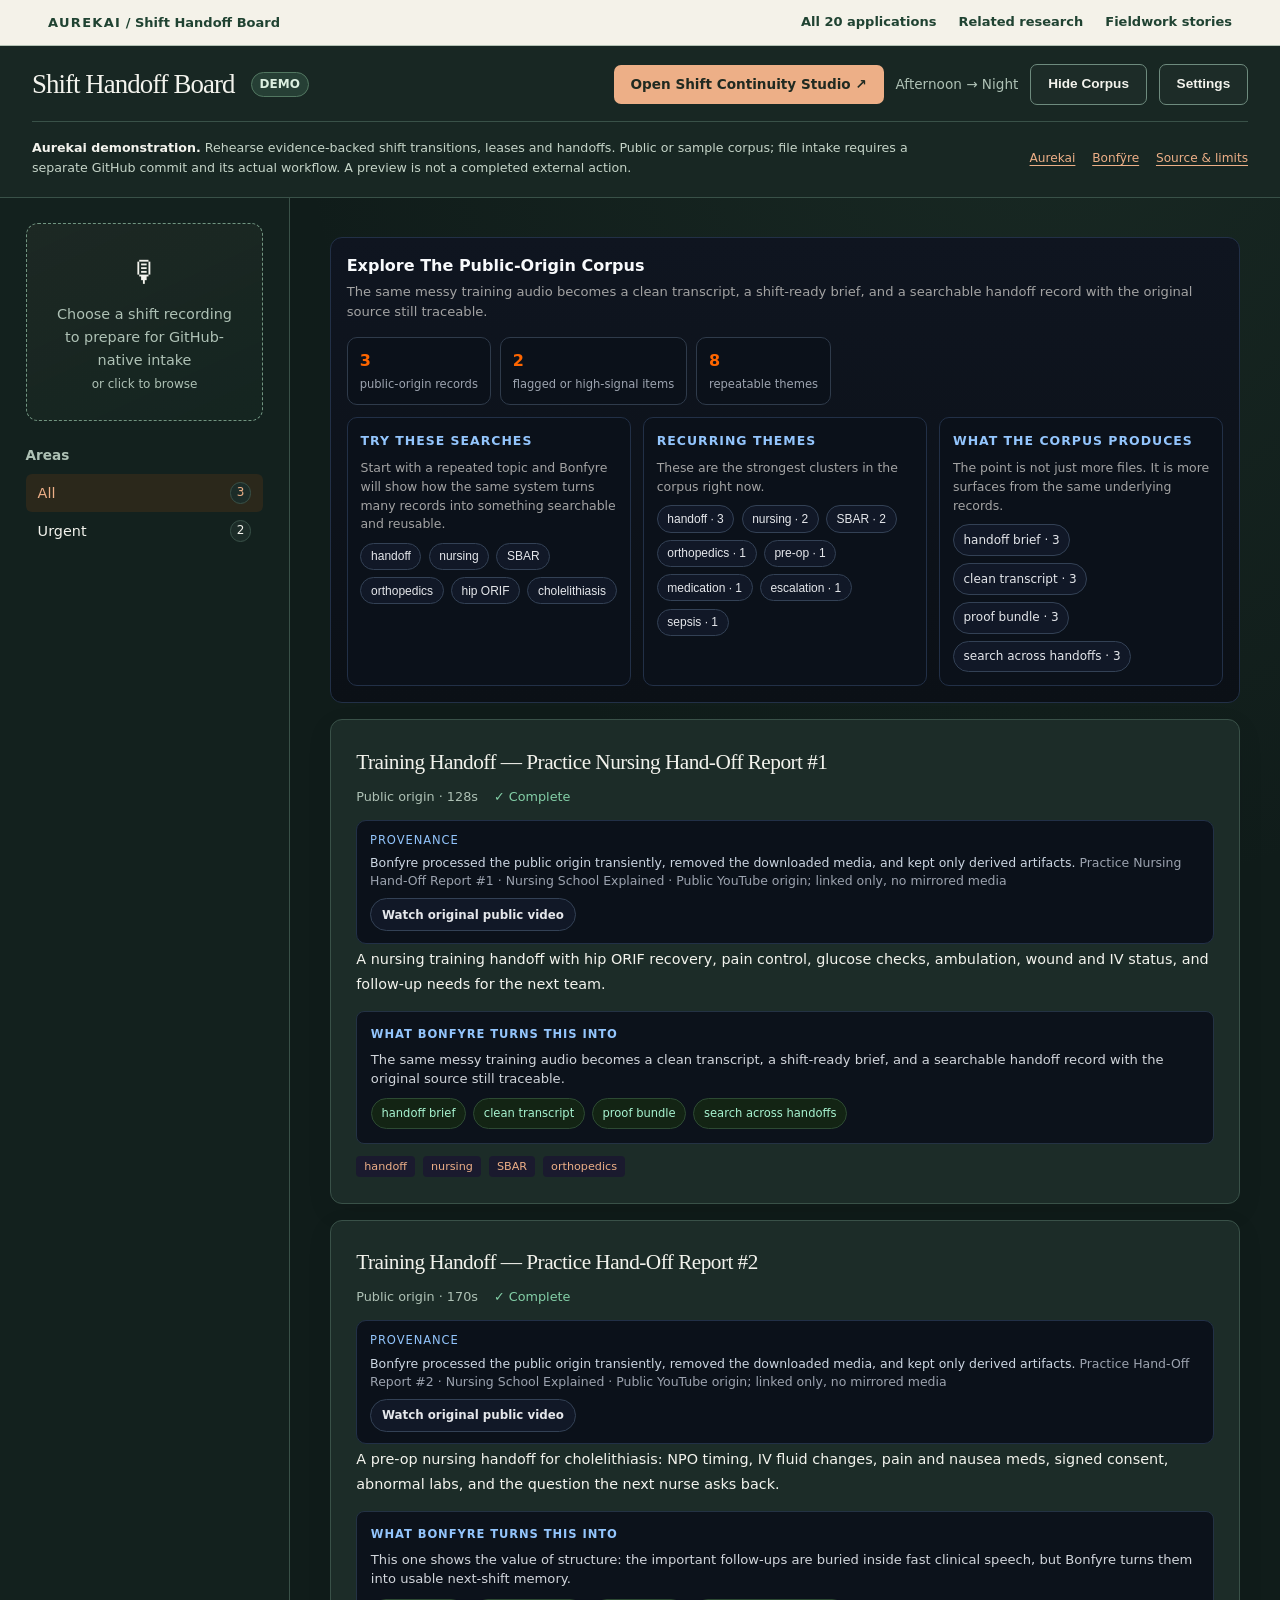
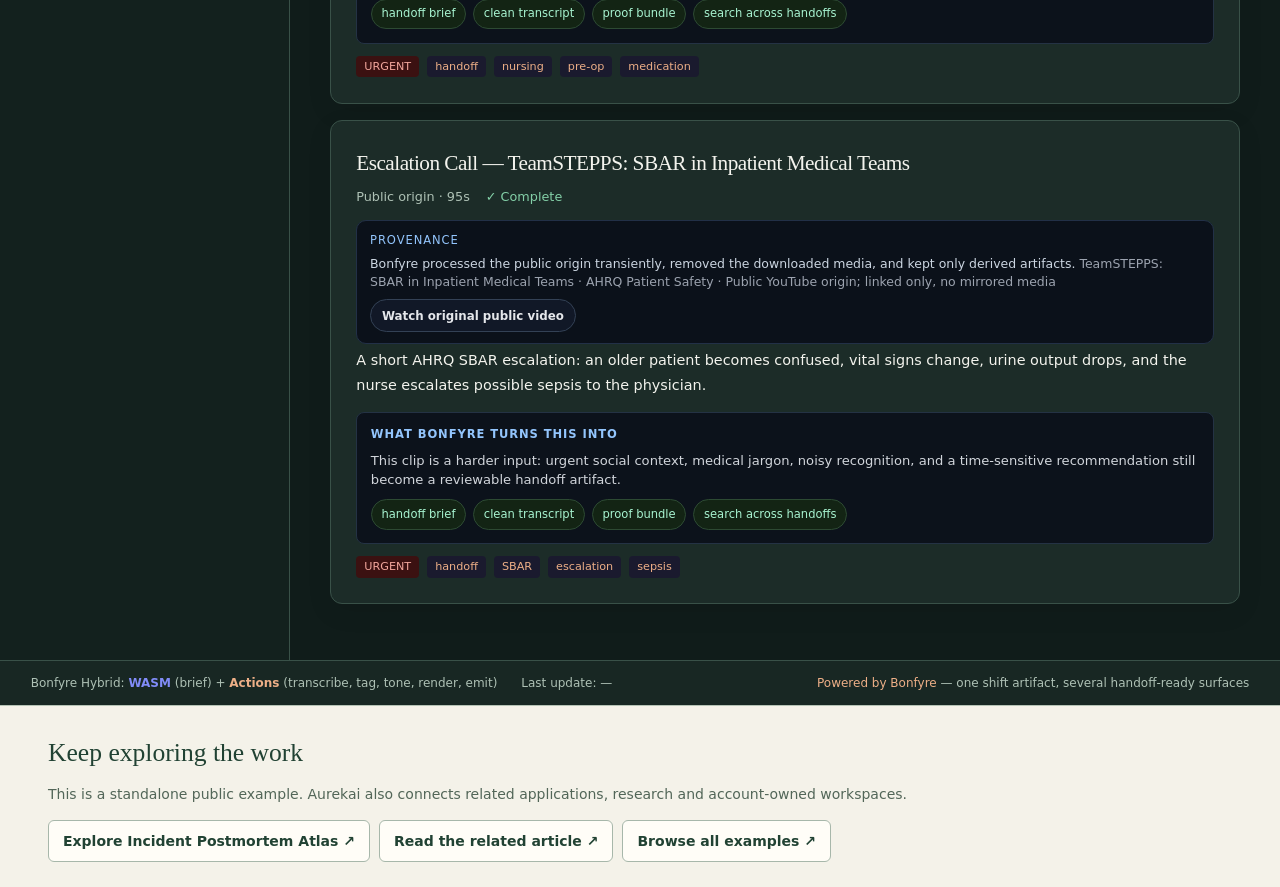
==== commit 3dda9e26: "site: replace generic calculator link with source-led Aurekai Fieldwork" ====
--- a/site/index.html
+++ b/site/index.html
@@ -162,7 +162,7 @@
 </style>
 </head>
 <body>
-<nav class="aurekai-network-nav" aria-label="Aurekai application network"><span><a href="https://nickgonzales76017.github.io/bonfyre/discover/"><strong>AUREKAI</strong></a> / Shift Handoff Board</span><div><a href="https://nickgonzales76017.github.io/bonfyre/discover/">All 20 applications</a><a href="https://nickgonzales76017.github.io/bonfyre/blog/the-deployment-was-green-but-the-site-was-old/">Related research</a><a href="https://nickgonzales76017.github.io/bonfyre/labs/">Research Lab</a></div></nav>
+<nav class="aurekai-network-nav" aria-label="Aurekai application network"><span><a href="https://nickgonzales76017.github.io/bonfyre/discover/"><strong>AUREKAI</strong></a> / Shift Handoff Board</span><div><a href="https://nickgonzales76017.github.io/bonfyre/discover/">All 20 applications</a><a href="https://nickgonzales76017.github.io/bonfyre/blog/the-deployment-was-green-but-the-site-was-old/">Related research</a><a href="https://nickgonzales76017.github.io/bonfyre/fieldwork/">Fieldwork stories</a></div></nav>
   <div class="app">
     <!-- ── Header ── -->
     <header>
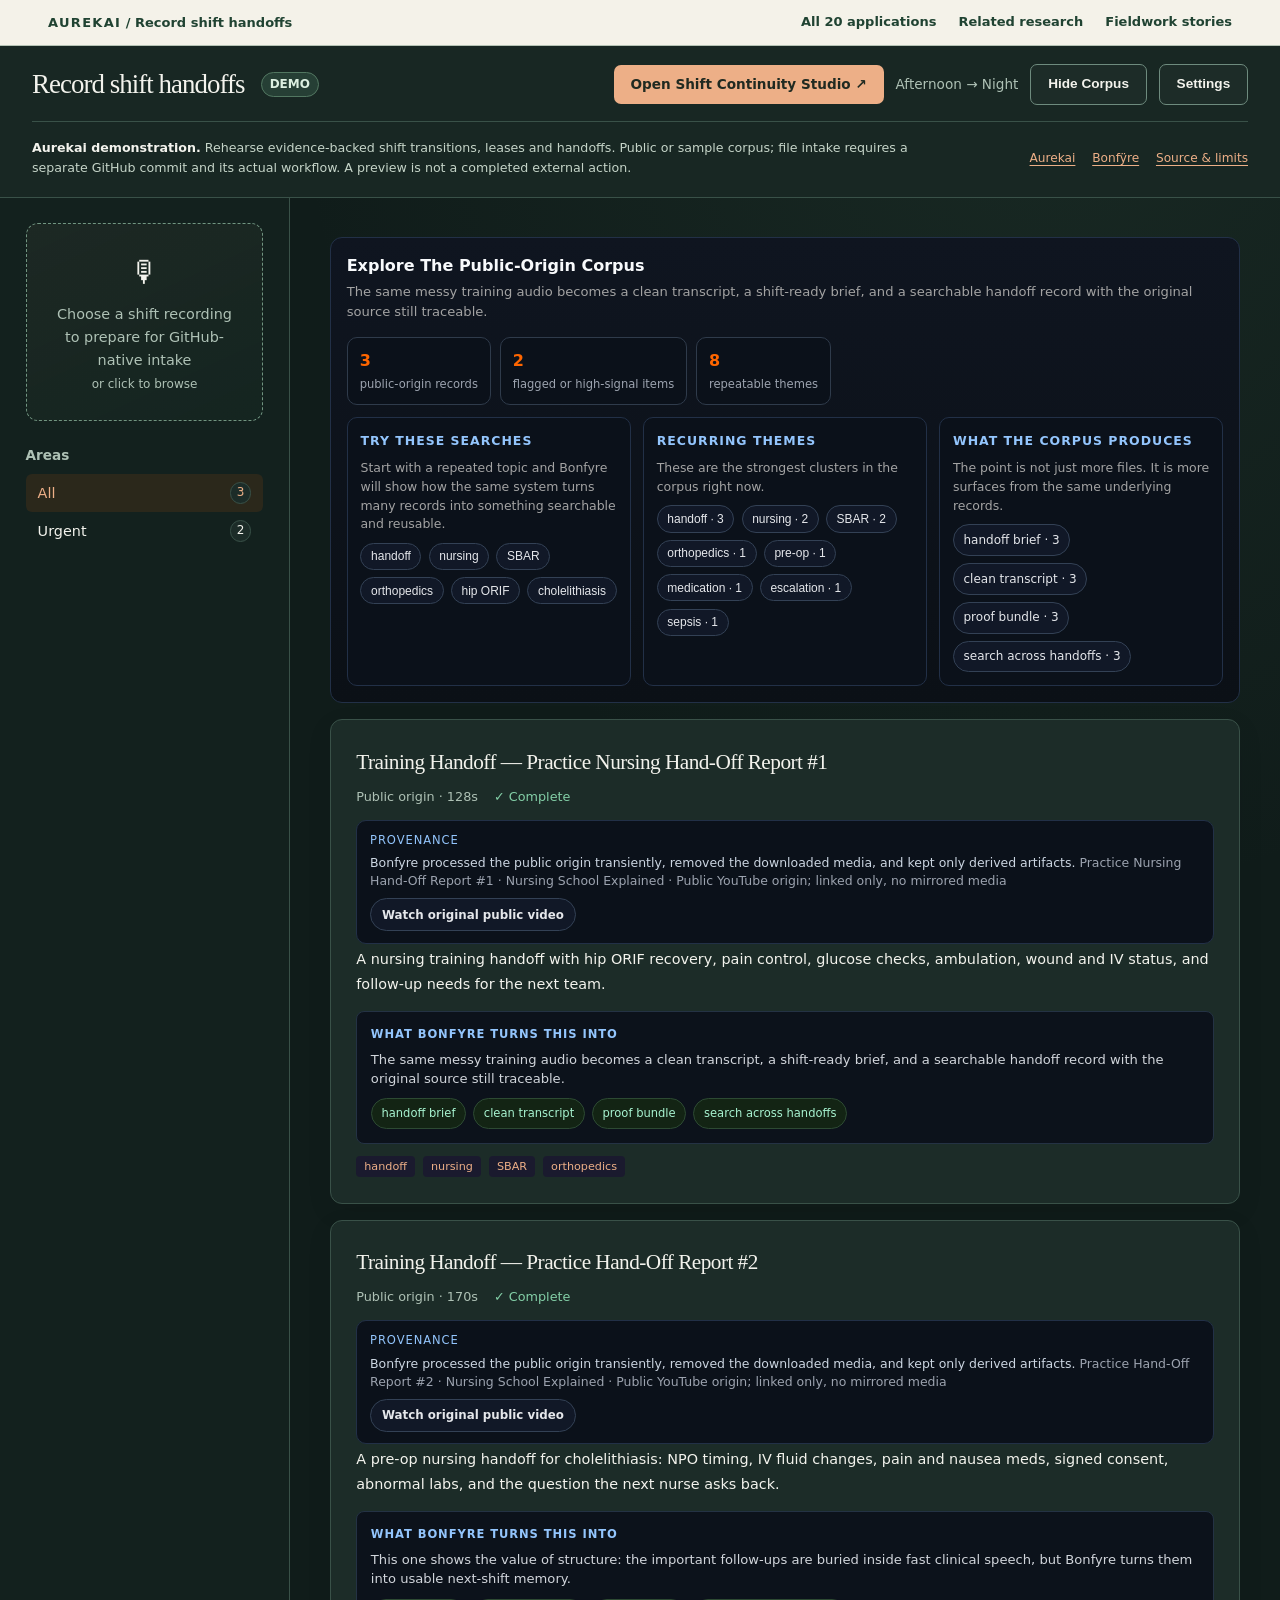
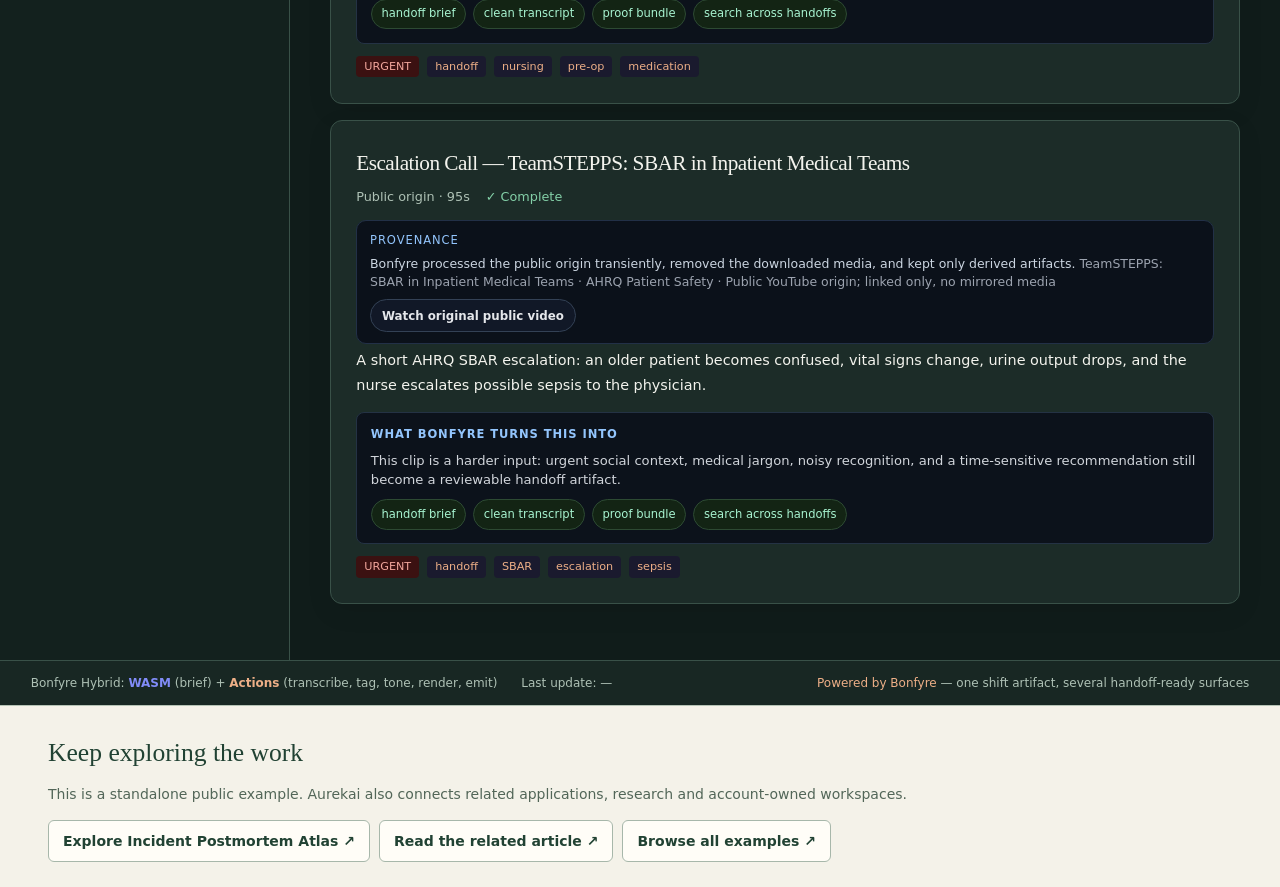
==== commit 6974997f: "Use clear descriptive title for public application homepage" ====
--- a/site/index.html
+++ b/site/index.html
@@ -3,7 +3,7 @@
 <head>
   <meta charset="utf-8">
   <meta name="viewport" content="width=device-width,initial-scale=1">
-  <title>Shift Handoff Board</title>
+  <title>Record shift handoffs</title>
   <style>
     :root {
       --bg: #0a0a0a; --fg: #e0e0e0; --accent: #ff6600;
@@ -162,11 +162,11 @@
 </style>
 </head>
 <body>
-<nav class="aurekai-network-nav" aria-label="Aurekai application network"><span><a href="https://nickgonzales76017.github.io/bonfyre/discover/"><strong>AUREKAI</strong></a> / Shift Handoff Board</span><div><a href="https://nickgonzales76017.github.io/bonfyre/discover/">All 20 applications</a><a href="https://nickgonzales76017.github.io/bonfyre/blog/the-deployment-was-green-but-the-site-was-old/">Related research</a><a href="https://nickgonzales76017.github.io/bonfyre/fieldwork/">Fieldwork stories</a></div></nav>
+<nav class="aurekai-network-nav" aria-label="Aurekai application network"><span><a href="https://nickgonzales76017.github.io/bonfyre/discover/"><strong>AUREKAI</strong></a> / Record shift handoffs</span><div><a href="https://nickgonzales76017.github.io/bonfyre/discover/">All 20 applications</a><a href="https://nickgonzales76017.github.io/bonfyre/blog/the-deployment-was-green-but-the-site-was-old/">Related research</a><a href="https://nickgonzales76017.github.io/bonfyre/fieldwork/">Fieldwork stories</a></div></nav>
   <div class="app">
     <!-- ── Header ── -->
     <header>
-      <h1>Shift Handoff Board</h1>
+      <h1>Record shift handoffs</h1>
       <span class="badge badge-demo" id="statusBadge">DEMO</span>
       <div class="header-right">
         <a class="btn btn-primary" href="continuity/" style="text-decoration:none;white-space:nowrap">Open Shift Continuity Studio ↗</a>
@@ -404,7 +404,7 @@
           `1. Download the intake-ready copy.\n` +
           `2. Upload it in the repo input folder using GitHub web UI.\n` +
           `3. Commit on the configured branch.\n\n` +
-          `Shift Handoff Board will poll the public artifact outputs after that commit lands.`
+          `This page will check the public artifact outputs after that commit lands.`
         );
 
       } catch (err) {
